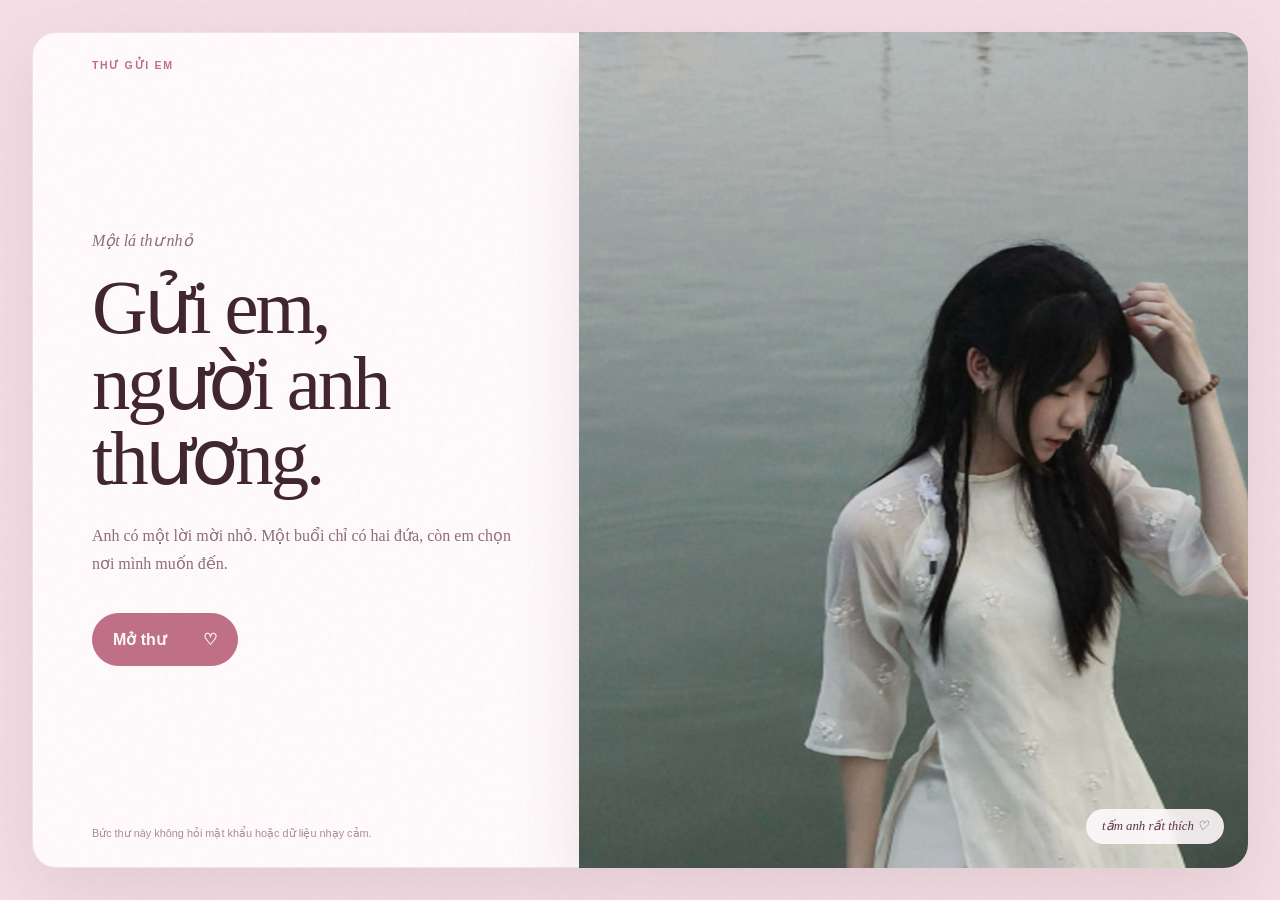
==== index.html @ 15c6a450 "f" ====
<!doctype html>
<html lang="vi">
<head>
  <meta charset="UTF-8">
  <meta name="viewport" content="width=device-width, initial-scale=1.0">
  <meta name="theme-color" content="#f5dfe6">
  <meta name="description" content="Một lời mời riêng dành cho em.">
  <title>Một lời mời dành cho em</title>
  <link rel="icon" href="data:image/svg+xml,%3Csvg xmlns='http://www.w3.org/2000/svg' viewBox='0 0 64 64'%3E%3Crect width='64' height='64' rx='18' fill='%23111111'/%3E%3Cpath d='M32 49S13 38 13 24c0-9 11-13 19-4 8-9 19-5 19 4 0 14-19 25-19 25Z' fill='%23e95763'/%3E%3C/svg%3E">
  <link rel="stylesheet" href="styles.css">
  <script src="app.js" defer></script>
</head>
<body>
  <main>
    <section class="intro" id="intro" aria-labelledby="intro-title">
      <div class="intro__panel">
        <div class="intro__brand">THƯ GỬI EM</div>
        <div class="intro__copy">
          <p class="kicker">Một lá thư nhỏ</p>
          <h1 id="intro-title">Gửi em, người anh thương.</h1>
          <p class="intro__lead">Anh có một lời mời nhỏ. Một buổi chỉ có hai đứa, còn em chọn nơi mình muốn đến.</p>
          <button class="button button--accent" id="open-case" type="button"><span>Mở thư</span><span aria-hidden="true">♡</span></button>
        </div>
        <p class="intro__fineprint">Bức thư này không hỏi mật khẩu hoặc dữ liệu nhạy cảm.</p>
      </div>
      <div class="intro__portrait"><img src="27.jpeg" alt="Chân dung người anh muốn mời đi hẹn hò"><span class="photo-note">tấm anh rất thích ♡</span></div>
    </section>

    <section class="case-file" id="case-file" aria-labelledby="case-title" hidden>
      <header class="case-header">
        <a class="brand" href="#case-file" aria-label="Thư gửi em, đầu trang">♡</a>
        <p>Một bức thư nhỏ dành cho em</p>
        <span>GỬI BẰNG THƯƠNG NHỚ</span>
      </header>

      <section class="hero">
        <div class="hero__copy">
          <h2 id="case-title" tabindex="-1">Hẹn hò với anh nhé?</h2>
          <p>Anh sẽ lo phần chuẩn bị. Em chọn nơi và món khiến mình thấy vui nhất.</p>
        </div>
        <div class="contact-sheet" aria-label="Những khoảnh khắc của em">
          <img class="contact-sheet__wide" src="30.jpeg" alt="Một khoảnh khắc đáng yêu của em">
          <img src="18.jpeg" alt="Em bên cây thông Noel">
          <img src="23.jpeg" alt="Một khoảnh khắc tinh nghịch của em">
          <aside class="love-note"><span>P.S.</span><p>Anh chọn ảnh rất lâu vì tấm nào em cũng đáng yêu.</p></aside>
        </div>
      </section>

      <section class="mission" id="mission" aria-labelledby="mission-title">
        <div class="mission__heading">
          <h2 id="mission-title">Em thích buổi hẹn thế nào?</h2>
          <p>Ba câu hỏi nhỏ. Cứ chọn theo cảm giác đầu tiên của em.</p>
        </div>

        <div class="progress" aria-label="Tiến độ: bước 1 trên 3">
          <div class="progress__meta"><span id="step-name">Mình đi đâu nhỉ?</span><span id="step-count">1 / 3</span></div>
          <div class="progress__line"><span id="progress-bar"></span></div>
        </div>

        <form id="date-form" novalidate>
          <div class="form-step is-active" data-step="1">
            <fieldset>
              <legend tabindex="-1">Em muốn chúng mình đi đâu?</legend>
              <p class="question-note">Chọn một nơi khiến em muốn sửa soạn và ra ngoài ngay.</p>
              <div class="choice-grid choice-grid--places">
                <label class="place-choice place-choice--wide">
                  <input type="radio" name="place" value="Ngắm thành phố về đêm">
                  <img src="8.jpeg" alt=""><span class="choice-overlay"></span>
                  <span class="choice-copy"><small>A</small><strong>Ngắm thành phố về đêm</strong><span>Gió mát, ánh đèn, hai đứa mình</span></span><span class="choice-state" aria-hidden="true"><span>Chọn</span><b>Đã chọn ♡</b></span>
                </label>
                <label class="place-choice">
                  <input type="radio" name="place" value="Picnic lúc hoàng hôn">
                  <img src="17.jpeg" alt=""><span class="choice-overlay"></span>
                  <span class="choice-copy"><small>B</small><strong>Picnic lúc hoàng hôn</strong><span>Một chiếc chăn và đồ ăn em thích</span></span><span class="choice-state" aria-hidden="true"><span>Chọn</span><b>Đã chọn ♡</b></span>
                </label>
                <label class="place-choice">
                  <input type="radio" name="place" value="Cà phê bí mật">
                  <img src="26.jpeg" alt=""><span class="choice-overlay"></span>
                  <span class="choice-copy"><small>C</small><strong>Một quán cà phê yên tĩnh</strong><span>Ngồi cạnh nhau và nói chuyện thật lâu</span></span><span class="choice-state" aria-hidden="true"><span>Chọn</span><b>Đã chọn ♡</b></span>
                </label>
                <label class="place-choice place-choice--text">
                  <input type="radio" name="place" value="Anh quyết định">
                  <span class="choice-copy"><small>D</small><strong>Để anh quyết định</strong><span>Em chỉ cần xuất hiện. Anh giữ phần bất ngờ.</span></span><span class="choice-state" aria-hidden="true"><span>Chọn</span><b>Đã chọn ♡</b></span>
                </label>
              </div>
              <p class="field-error" data-error="place" role="alert"></p>
            </fieldset>
          </div>

          <div class="form-step" data-step="2" hidden>
            <fieldset>
              <legend tabindex="-1">Mình ăn gì hôm đó?</legend>
              <p class="question-note">Không cần nghĩ lâu. Món đầu tiên làm em thấy đói là đáp án.</p>
              <div class="food-list">
                <label class="food-choice"><input type="radio" name="food" value="Bữa tối thật lãng mạn"><span class="food-choice__index">A</span><span><strong>Bữa tối thật lãng mạn</strong><small>Mỳ Ý, ánh nến và một chiếc bàn nhỏ</small></span><span class="food-choice__action"><span>Chọn</span><b>Đã chọn ♡</b></span></label>
                <label class="food-choice"><input type="radio" name="food" value="Đồ nướng Hàn Quốc"><span class="food-choice__index">B</span><span><strong>Đồ nướng Hàn Quốc</strong><small>Ăn thật no, nói chuyện thật nhiều</small></span><span class="food-choice__action"><span>Chọn</span><b>Đã chọn ♡</b></span></label>
                <label class="food-choice"><input type="radio" name="food" value="Food tour vỉa hè"><span class="food-choice__index">C</span><span><strong>Food tour vỉa hè</strong><small>Mỗi nơi một món, đi bộ qua vài con phố</small></span><span class="food-choice__action"><span>Chọn</span><b>Đã chọn ♡</b></span></label>
                <label class="food-choice"><input type="radio" name="food" value="Một tour đồ ngọt"><span class="food-choice__index">D</span><span><strong>Một tour đồ ngọt</strong><small>Bánh, kem và bất cứ thứ gì em muốn thử</small></span><span class="food-choice__action"><span>Chọn</span><b>Đã chọn ♡</b></span></label>
              </div>
              <p class="field-error" data-error="food" role="alert"></p>
            </fieldset>
          </div>

          <div class="form-step" data-step="3" hidden>
            <fieldset>
              <legend tabindex="-1">Nói anh nghe một điều nhé</legend>
              <p class="question-note">Một mong muốn cho buổi hẹn, hoặc điều em đang muốn nói với anh.</p>
              <div class="letter-field">
                <label for="message">Lời nhắn của em</label>
                <textarea id="message" name="message" rows="6" maxlength="500" placeholder="Viết ở đây..."></textarea>
                <span class="character-count"><b id="character-count">0</b>/500</span>
              </div>
              <label class="date-field" for="date-choice"><span>Ngày em thấy thuận tiện</span><input type="date" name="date" id="date-choice"></label>
              <p class="field-error" data-error="message" role="alert"></p>
            </fieldset>
          </div>

          <div class="form-actions">
            <button class="button button--quiet" id="back-button" type="button" hidden>Quay lại</button>
            <button class="button button--accent" id="next-button" type="button"><span>Tiếp tục</span><span aria-hidden="true">♡</span></button>
          </div>
        </form>
      </section>

      <section class="final-note" aria-label="Lời nhắn cuối">
        <img src="28.jpeg" alt="Một kỷ niệm đẹp của em">
        <blockquote><p>Địa điểm có thể thay đổi. Món ăn cũng vậy. Người anh muốn đi cùng vẫn luôn là em.</p><footer>Người thương em ♡</footer></blockquote>
      </section>

      <footer class="page-footer"><p>THƯ GỬI EM <span id="current-year"></span></p><p>Một món quà riêng tư, không thu mật khẩu hoặc dữ liệu nhạy cảm.</p></footer>
    </section>
  </main>

  <dialog class="success-dialog" id="success-dialog">
    <span class="dialog-label">Thư đã gửi</span>
    <h2>Thư đến tay anh rồi.</h2>
    <p id="success-summary">Phần còn lại cứ để anh lo nhé.</p>
    <button class="button button--accent" id="close-success" type="button"><span>Khép thư</span></button>
  </dialog>
  <div class="toast" id="toast" role="status" aria-live="polite"></div>
</body>
</html>
---- styles.css ----
:root {
  --blush: #f5dfe6;
  --blush-deep: #eccbd5;
  --paper: #fffafc;
  --paper-soft: #fdf3f6;
  --ink: #5a3441;
  --ink-deep: #3f242d;
  --muted: #8d6d77;
  --line: #e4c6d0;
  --accent: #bf6f86;
  --accent-soft: #f0ccd7;
  --danger: #a83e59;
  --serif: Georgia, "Times New Roman", serif;
  --sans: "Helvetica Neue", Helvetica, Arial, sans-serif;
  --ease: cubic-bezier(.2, .8, .2, 1);
  --shadow: 0 24px 70px rgba(109, 62, 77, .12);
}

* { box-sizing: border-box; }
[hidden] { display: none !important; }
html { scroll-behavior: smooth; background: var(--blush); }
body { margin: 0; min-width: 320px; color: var(--ink); background: var(--blush); font-family: var(--sans); -webkit-font-smoothing: antialiased; }
button, input, textarea { font: inherit; }
button, label { -webkit-tap-highlight-color: transparent; }
button { color: inherit; }
img { display: block; max-width: 100%; }
a { color: inherit; }

body::before {
  content: "";
  position: fixed;
  inset: 0;
  z-index: 10;
  pointer-events: none;
  opacity: .035;
  background-image: url("data:image/svg+xml,%3Csvg viewBox='0 0 180 180' xmlns='http://www.w3.org/2000/svg'%3E%3Cfilter id='n'%3E%3CfeTurbulence type='fractalNoise' baseFrequency='.85' numOctaves='3' stitchTiles='stitch'/%3E%3C/filter%3E%3Crect width='100%25' height='100%25' filter='url(%23n)'/%3E%3C/svg%3E");
}

.intro[hidden], .case-file[hidden], .form-step[hidden] { display: none; }
.intro { min-height: 100dvh; display: grid; grid-template-columns: minmax(0, .9fr) minmax(0, 1.1fr); padding: clamp(.75rem, 2.5vw, 2.25rem); background: var(--blush); }
.intro__panel { min-height: calc(100dvh - clamp(1.5rem, 5vw, 4.5rem)); display: flex; flex-direction: column; padding: 1.7rem clamp(1.5rem, 4.6vw, 4.6rem); border: 1px solid rgba(191,111,134,.18); border-right: 0; border-radius: 24px 0 0 24px; background: var(--paper); box-shadow: var(--shadow); }
.intro__brand { color: var(--accent); font: 600 .66rem/1 var(--sans); letter-spacing: .16em; }
.intro__copy { width: min(100%, 610px); margin: auto 0; padding: 3.5rem 0; }
.kicker { margin: 0 0 1.15rem; color: var(--muted); font: italic 1rem/1.3 var(--serif); }
.intro h1, .hero h2, .mission h2, .success-dialog h2 { margin: 0; font-family: var(--serif); font-weight: 400; letter-spacing: -.04em; }
.intro h1 { max-width: 11ch; color: var(--ink-deep); font-size: clamp(3.5rem, 6vw, 6.5rem); line-height: .98; }
.intro__lead { max-width: 450px; margin: 1.6rem 0 2.2rem; color: var(--muted); font: 1rem/1.75 var(--serif); }
.intro__fineprint { margin: 0; color: #aa8c95; font-size: .68rem; }
.intro__portrait { position: relative; min-height: calc(100dvh - clamp(1.5rem, 5vw, 4.5rem)); overflow: hidden; border-radius: 0 24px 24px 0; background: var(--paper-soft); box-shadow: var(--shadow); }
.intro__portrait img { width: 100%; height: 100%; min-height: inherit; object-fit: cover; object-position: 60% center; filter: saturate(.76) brightness(1.04); }
.photo-note { position: absolute; right: 1.5rem; bottom: 1.5rem; padding: .7rem 1rem; border-radius: 100px; color: var(--ink); background: rgba(255,250,252,.9); font: italic .8rem/1 var(--serif); backdrop-filter: blur(6px); }

.button { min-height: 3.35rem; display: inline-flex; align-items: center; justify-content: space-between; gap: 2.3rem; padding: .85rem 1.25rem; border: 1px solid var(--line); border-radius: 100px; background: var(--paper); font-weight: 600; white-space: nowrap; cursor: pointer; transition: transform 100ms ease-out, background-color 180ms ease-out, border-color 180ms ease-out; }
.button:hover { border-color: var(--accent); background: var(--paper-soft); }
.button:active { transform: scale(.98); }
.button:focus-visible, input:focus-visible, textarea:focus-visible { outline: 2px solid var(--accent); outline-offset: 3px; }
.button--accent { color: var(--paper); border-color: var(--accent); background: var(--accent); }
.button--accent:hover { color: var(--paper); border-color: #a95b72; background: #a95b72; }
.button--quiet { color: var(--muted); background: transparent; }

.case-file { background: var(--blush); }
.case-file.is-revealed { animation: reveal 420ms var(--ease) both; }
.case-header { height: 72px; display: grid; grid-template-columns: 1fr auto 1fr; align-items: center; padding: 0 clamp(1.25rem, 4vw, 4rem); border-bottom: 1px solid var(--line); background: rgba(255,250,252,.72); }
.case-header p, .case-header > span { margin: 0; color: var(--muted); font-size: .65rem; letter-spacing: .08em; }
.case-header > span { justify-self: end; }
.brand { width: 2.5rem; height: 2.5rem; display: grid; place-items: center; border-radius: 50%; color: var(--paper); background: var(--accent); text-decoration: none; font: 1rem/1 var(--serif); }

.hero { width: min(100%, 1460px); min-height: calc(100dvh - 72px); display: grid; grid-template-columns: .78fr 1.22fr; align-items: center; gap: clamp(3rem, 7vw, 7rem); margin: 0 auto; padding: clamp(4rem, 8vw, 8rem) clamp(1.25rem, 5vw, 5rem); }
.hero h2 { max-width: 10ch; color: var(--ink-deep); font-size: clamp(3.5rem, 7vw, 7.6rem); line-height: .94; }
.hero h2 span { color: var(--accent); font-style: italic; }
.hero__copy > p { max-width: 410px; margin: 1.7rem 0 0; color: var(--muted); font: 1rem/1.75 var(--serif); }
.contact-sheet { position: relative; display: grid; grid-template-columns: 1.45fr 1fr; grid-template-rows: repeat(2, minmax(0, 1fr)); gap: .75rem; height: min(70dvh, 660px); padding: .75rem; border: 1px solid rgba(191,111,134,.16); border-radius: 18px; background: var(--paper); box-shadow: var(--shadow); }
.contact-sheet img { width: 100%; height: 100%; min-height: 0; object-fit: cover; border-radius: 10px; filter: saturate(.78) brightness(1.03); }
.contact-sheet__wide { grid-row: 1 / 3; }
.love-note { position: absolute; left: -2rem; bottom: 2.2rem; width: min(255px, 48%); padding: 1.15rem 1.25rem; border: 1px solid var(--line); border-radius: 10px; color: var(--ink); background: var(--paper-soft); box-shadow: 0 12px 35px rgba(109,62,77,.13); transform: rotate(-2deg); }
.love-note span { display: block; margin-bottom: .45rem; color: var(--accent); font: italic 1rem/1 var(--serif); }
.love-note p { margin: 0; font: .78rem/1.5 var(--serif); }

.mission { width: min(calc(100% - 2rem), 1180px); margin: 0 auto 7rem; padding: clamp(3rem, 7vw, 7rem); border: 1px solid rgba(191,111,134,.2); border-radius: 22px; background: var(--paper); box-shadow: var(--shadow); }
.mission__heading h2 { max-width: 12ch; color: var(--ink-deep); font-size: clamp(2.9rem, 5.2vw, 5.3rem); line-height: .98; }
.mission__heading p { margin: 1.1rem 0 0; color: var(--muted); font: 1rem/1.6 var(--serif); }
.progress { margin: 4.5rem 0 2.5rem; }
.progress__meta { display: flex; justify-content: space-between; margin-bottom: .75rem; color: var(--accent); font: italic .82rem/1 var(--serif); }
.progress__meta span:last-child { color: var(--muted); font-style: normal; }
.progress__line { height: 1px; background: var(--line); }
.progress__line span { display: block; width: 100%; height: 2px; background: var(--accent); transform: scaleX(.3333); transform-origin: left; transition: transform 300ms var(--ease); }

fieldset { min-width: 0; margin: 0; padding: 0; border: 0; }
legend { max-width: 18ch; padding: 0; color: var(--ink-deep); font: 400 clamp(2.1rem, 4vw, 4rem)/1.05 var(--serif); letter-spacing: -.035em; }
.question-note { margin: .9rem 0 2rem; color: var(--muted); font: .95rem/1.6 var(--serif); }
.choice-grid { display: grid; grid-template-columns: repeat(12, 1fr); gap: .9rem; }
.place-choice { position: relative; grid-column: span 5; min-height: 355px; display: grid; grid-template-rows: 240px 1fr; padding: .55rem; overflow: hidden; border: 1px solid var(--line); border-radius: 14px; background: var(--paper-soft); cursor: pointer; transition: transform 180ms var(--ease), border-color 180ms ease-out, background-color 180ms ease-out; }
.place-choice--wide { grid-column: span 7; }
.place-choice:nth-child(3) { grid-column: span 5; }
.place-choice--text { grid-column: span 7; display: flex; align-items: center; min-height: 270px; background: var(--accent-soft); }
.place-choice input, .food-choice input { position: absolute; opacity: 0; pointer-events: none; }
.place-choice img { width: 100%; height: 100%; object-fit: cover; border-radius: 9px; filter: saturate(.76) brightness(1.03); transition: transform 420ms var(--ease); }
.choice-overlay { display: none; }
.choice-copy { position: static; display: flex; flex-direction: column; align-items: flex-start; padding: 1rem .7rem .75rem; color: var(--ink); }
.choice-copy small { margin-bottom: .45rem; color: var(--accent); font: italic .78rem/1 var(--serif); }
.choice-copy strong { max-width: 18ch; font: 400 clamp(1.3rem, 2vw, 1.75rem)/1.08 var(--serif); }
.choice-copy > span { margin-top: .38rem; color: var(--muted); font-size: .75rem; line-height: 1.4; }
.place-choice--text .choice-copy { padding: 1.4rem; }
.place-choice--text .choice-copy strong { max-width: 12ch; font-size: clamp(2.1rem, 4vw, 3.7rem); font-style: italic; line-height: .98; }
.choice-state { position: absolute; z-index: 2; top: 1rem; right: 1rem; padding: .5rem .72rem; border: 1px solid var(--line); border-radius: 100px; color: var(--ink); background: rgba(255,250,252,.9); font-size: .66rem; opacity: 0; transform: translateY(-4px); transition: opacity 160ms ease-out, transform 160ms var(--ease); }
.choice-state b, .food-choice__action b { display: none; font-weight: 600; }
.place-choice:hover { transform: translateY(-3px); border-color: var(--accent); }
.place-choice:hover img { transform: scale(1.015); }
.place-choice:hover .choice-state, .place-choice:has(input:checked) .choice-state { opacity: 1; transform: translateY(0); }
.place-choice:has(input:checked) { border-color: var(--accent); background: #faeaf0; box-shadow: inset 0 0 0 1px var(--accent); }
.place-choice:has(input:checked) .choice-state { color: var(--paper); border-color: var(--accent); background: var(--accent); }
.place-choice:has(input:checked) .choice-state > span, .food-choice:has(input:checked) .food-choice__action > span { display: none; }
.place-choice:has(input:checked) .choice-state b, .food-choice:has(input:checked) .food-choice__action b { display: inline; }
.place-choice:has(input:focus-visible), .food-choice:has(input:focus-visible) { outline: 2px solid var(--accent); outline-offset: 3px; }

.food-list { display: grid; grid-template-columns: 1fr 1fr; gap: .8rem; }
.food-choice { position: relative; min-height: 125px; display: grid; grid-template-columns: 38px 1fr auto; gap: .75rem; align-items: center; padding: 1.2rem; border: 1px solid var(--line); border-radius: 12px; background: var(--paper-soft); cursor: pointer; transition: transform 180ms var(--ease), border-color 180ms ease-out, background-color 180ms ease-out; }
.food-choice:hover { transform: translateY(-2px); border-color: var(--accent); }
.food-choice:has(input:checked) { border-color: var(--accent); background: #faeaf0; }
.food-choice__index { width: 2rem; height: 2rem; display: grid; place-items: center; border: 1px solid var(--line); border-radius: 50%; color: var(--accent); font: italic .8rem/1 var(--serif); }
.food-choice > span:nth-of-type(2) { display: flex; flex-direction: column; gap: .38rem; }
.food-choice strong { font: 400 clamp(1.1rem, 2vw, 1.4rem)/1.1 var(--serif); }
.food-choice small { color: var(--muted); font-size: .74rem; line-height: 1.45; }
.food-choice__action { color: var(--muted); font-size: .66rem; }
.food-choice:has(input:checked) .food-choice__action { color: var(--accent); }

.letter-field { margin-top: 2rem; padding: 1.5rem; border: 1px solid var(--line); border-radius: 12px; background: repeating-linear-gradient(var(--paper-soft), var(--paper-soft) 39px, rgba(191,111,134,.13) 40px); }
.letter-field label { display: block; margin-bottom: 1rem; color: var(--accent); font: italic .86rem/1 var(--serif); }
textarea { width: 100%; min-height: 190px; resize: vertical; border: 0; outline: 0; color: var(--ink-deep); background: transparent; font: 400 clamp(1.25rem, 2.2vw, 1.7rem)/40px var(--serif); }
textarea::placeholder { color: #b6959f; }
.character-count { display: block; margin-top: .8rem; color: #aa8c95; text-align: right; font-size: .66rem; }
.date-field { display: flex; align-items: center; justify-content: space-between; gap: 1rem; margin-top: .8rem; padding: 1.2rem 1.5rem; border: 1px solid var(--line); border-radius: 12px; color: var(--muted); background: var(--paper-soft); font-size: .8rem; }
.date-field input { border: 0; color: var(--ink); background: transparent; }
.field-error { min-height: 1.25rem; margin: .8rem 0 0; color: var(--danger); font-size: .75rem; }
.form-actions { display: flex; justify-content: flex-end; gap: .75rem; margin-top: 2rem; }
.form-step.is-entering { animation: step-in 280ms var(--ease) both; }

.final-note { width: min(calc(100% - 2rem), 1180px); display: grid; grid-template-columns: .82fr 1.18fr; gap: clamp(3rem, 7vw, 7rem); align-items: center; margin: 0 auto 7rem; padding: clamp(1rem, 2vw, 1.5rem); border: 1px solid rgba(191,111,134,.2); border-radius: 20px; background: var(--paper); box-shadow: var(--shadow); }
.final-note > img { width: 100%; height: min(66dvh, 650px); object-fit: cover; border-radius: 13px; filter: saturate(.76) brightness(1.03); }
.final-note blockquote { margin: 0; padding-right: clamp(1rem, 3vw, 3rem); }
.final-note blockquote p { margin: 0; color: var(--ink-deep); font: 400 clamp(2.4rem, 5vw, 5.2rem)/1 var(--serif); letter-spacing: -.045em; }
.final-note blockquote footer { margin-top: 2rem; color: var(--accent); font: italic 1rem/1 var(--serif); }
.page-footer { display: flex; justify-content: space-between; gap: 2rem; padding: 1.4rem clamp(1.25rem, 4vw, 4rem); border-top: 1px solid var(--line); color: #9f7e88; font-size: .62rem; letter-spacing: .04em; background: var(--paper-soft); }
.page-footer p { margin: 0; }

.success-dialog { width: min(560px, calc(100% - 2rem)); padding: 3rem; border: 1px solid var(--line); border-radius: 18px; color: var(--ink); background: var(--paper); box-shadow: var(--shadow); }
.success-dialog[open] { animation: dialog-in 240ms var(--ease) both; }
.success-dialog::backdrop { background: rgba(89,48,61,.36); backdrop-filter: blur(4px); }
.dialog-label { display: block; margin-bottom: 1.4rem; color: var(--accent); font: italic .9rem/1 var(--serif); }
.success-dialog h2 { max-width: 9ch; color: var(--ink-deep); font-size: clamp(3rem, 7vw, 5rem); line-height: .95; }
.success-dialog p { margin: 1.2rem 0 2rem; color: var(--muted); font: .95rem/1.65 var(--serif); }
.toast { position: fixed; z-index: 20; left: 50%; bottom: 1.5rem; max-width: calc(100% - 2rem); padding: .9rem 1.1rem; border: 1px solid var(--line); border-radius: 100px; color: var(--ink); background: var(--paper); box-shadow: 0 12px 35px rgba(109,62,77,.14); font-size: .75rem; opacity: 0; pointer-events: none; transform: translate(-50%, 10px); transition: opacity 180ms ease-out, transform 180ms var(--ease); }
.toast.is-visible { opacity: 1; transform: translate(-50%, 0); }

@keyframes reveal { from { opacity: 0; transform: scale(.992); } }
@keyframes step-in { from { opacity: 0; transform: translateY(8px); } }
@keyframes dialog-in { from { opacity: 0; transform: scale(.97); } }

@media (max-width: 860px) {
  .intro { grid-template-columns: 1fr; }
  .intro__panel { min-height: 58dvh; border-right: 1px solid rgba(191,111,134,.18); border-bottom: 0; border-radius: 20px 20px 0 0; }
  .intro__portrait { min-height: 42dvh; border-radius: 0 0 20px 20px; }
  .intro__portrait img { min-height: 42dvh; object-position: center 43%; }
  .hero { grid-template-columns: 1fr; min-height: auto; }
  .hero h2 { max-width: 11ch; }
  .contact-sheet { height: 62dvh; }
  .food-list { grid-template-columns: 1fr; }
  .final-note { grid-template-columns: 1fr; }
  .final-note > img { height: 68dvh; }
  .final-note blockquote { padding: 2rem 1rem 2.5rem; }
}

@media (max-width: 600px) {
  .intro { padding: .65rem; }
  .intro__panel { min-height: 62dvh; padding: 1.35rem; }
  .intro__copy { padding: 3rem 0 2rem; }
  .intro h1 { max-width: 11ch; font-size: clamp(3.25rem, 15vw, 4.6rem); }
  .intro__portrait, .intro__portrait img { min-height: 38dvh; }
  .photo-note { right: 1rem; bottom: 1rem; }
  .case-header { grid-template-columns: 1fr auto; padding: 0 1.25rem; }
  .case-header p { display: none; }
  .case-header > span { font-size: .56rem; }
  .hero { gap: 3rem; padding-top: 4.5rem; padding-bottom: 6rem; }
  .hero h2 { font-size: clamp(3.4rem, 15vw, 4.8rem); }
  .contact-sheet { grid-template-columns: 1.25fr 1fr; height: 450px; padding: .5rem; gap: .5rem; }
  .love-note { left: .8rem; bottom: .8rem; width: 175px; padding: .8rem; }
  .love-note p { font-size: .67rem; }
  .mission { width: calc(100% - 1.3rem); margin-bottom: 4rem; padding: 3.5rem 1rem; border-radius: 16px; }
  .progress { margin-top: 3.5rem; }
  .choice-grid { grid-template-columns: 1fr; }
  .place-choice, .place-choice--wide, .place-choice:nth-child(3), .place-choice--text { grid-column: auto; }
  .place-choice { min-height: 340px; grid-template-rows: 225px 1fr; }
  .place-choice--text { min-height: 235px; }
  .food-choice { grid-template-columns: 34px 1fr auto; padding: 1rem .8rem; }
  .date-field { align-items: flex-start; flex-direction: column; }
  .form-actions { justify-content: space-between; }
  .final-note { width: calc(100% - 1.3rem); margin-bottom: 4rem; }
  .final-note > img { height: 58dvh; }
  .final-note blockquote p { font-size: clamp(2.5rem, 12vw, 3.8rem); }
  .page-footer { flex-direction: column; gap: .5rem; }
  .success-dialog { padding: 2.4rem 1.3rem; }
}

@media (prefers-reduced-motion: reduce) {
  html { scroll-behavior: auto; }
  *, *::before, *::after { animation-duration: .01ms !important; animation-iteration-count: 1 !important; transition-duration: .01ms !important; }
  .place-choice:hover, .food-choice:hover, .place-choice:hover img { transform: none; }
}
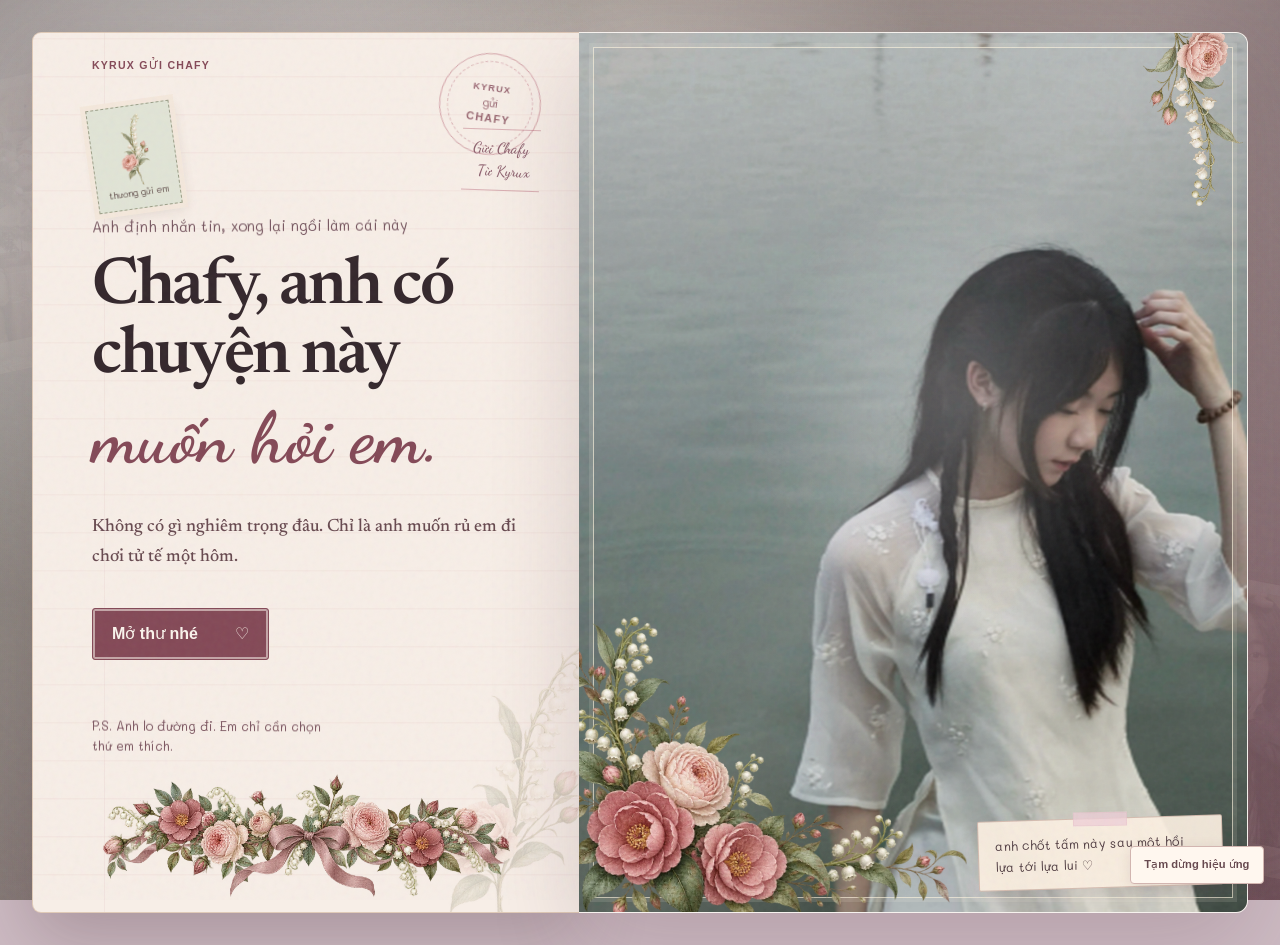
==== commit 64582d91: "up" ====
--- a/index.html
+++ b/index.html
@@ -3,114 +3,221 @@
 <head>
   <meta charset="UTF-8">
   <meta name="viewport" content="width=device-width, initial-scale=1.0">
-  <meta name="theme-color" content="#f5dfe6">
+  <meta name="theme-color" content="#eadde0">
   <meta name="description" content="Một lời mời riêng dành cho em.">
   <title>Một lời mời dành cho em</title>
   <link rel="icon" href="data:image/svg+xml,%3Csvg xmlns='http://www.w3.org/2000/svg' viewBox='0 0 64 64'%3E%3Crect width='64' height='64' rx='18' fill='%23111111'/%3E%3Cpath d='M32 49S13 38 13 24c0-9 11-13 19-4 8-9 19-5 19 4 0 14-19 25-19 25Z' fill='%23e95763'/%3E%3C/svg%3E">
+  <link rel="preload" href="assets/fonts/newsreader-vietnamese.woff2" as="font" type="font/woff2" crossorigin>
+  <link rel="preload" href="assets/fonts/newsreader-latin.woff2" as="font" type="font/woff2" crossorigin>
+  <link rel="preload" href="assets/fonts/dancing-script-vietnamese.woff2" as="font" type="font/woff2" crossorigin>
+  <link rel="preload" href="assets/fonts/dancing-script-latin.woff2" as="font" type="font/woff2" crossorigin>
   <link rel="stylesheet" href="styles.css">
   <script src="app.js" defer></script>
 </head>
 <body>
+  <div class="ambient-scene" aria-hidden="true">
+    <div class="ambient-scene__photo"></div>
+    <div class="ambient-scene__veil"></div>
+    <span class="ambient-scene__memory ambient-scene__memory--one"></span>
+    <span class="ambient-scene__memory ambient-scene__memory--two"></span>
+    <img class="ambient-scene__camellia" src="assets/love-letter-bouquet.webp" alt="">
+    <span class="ambient-scene__light ambient-scene__light--one"></span>
+    <span class="ambient-scene__light ambient-scene__light--two"></span>
+  </div>
+  <div class="petal-layer" id="petal-layer" aria-hidden="true"></div>
+  <div class="magic-layer" id="magic-layer" aria-hidden="true"></div>
+  <div class="glimmer-layer" id="glimmer-layer" aria-hidden="true"></div>
+  <button class="motion-toggle" id="motion-toggle" type="button" aria-pressed="false">Tạm dừng hiệu ứng</button>
   <main>
     <section class="intro" id="intro" aria-labelledby="intro-title">
       <div class="intro__panel">
-        <div class="intro__brand">THƯ GỬI EM</div>
+        <div class="intro__brand">KYRUX GỬI CHAFY</div>
+        <div class="letter-stamp" aria-hidden="true"><img src="assets/love-letter-sprig.webp" alt=""><span>thương gửi em</span></div>
+        <div class="postmark" aria-label="Kyrux gửi Chafy"><span>KYRUX</span><i>gửi</i><strong>CHAFY</strong></div>
+        <div class="letter-address" aria-label="Người gửi Kyrux, người nhận Chafy"><span>Gửi Chafy</span><span>Từ Kyrux</span></div>
+        <img class="intro__camellia" src="assets/love-letter-sprig.webp" alt="">
         <div class="intro__copy">
-          <p class="kicker">Một lá thư nhỏ</p>
-          <h1 id="intro-title">Gửi em, người anh thương.</h1>
-          <p class="intro__lead">Anh có một lời mời nhỏ. Một buổi chỉ có hai đứa, còn em chọn nơi mình muốn đến.</p>
-          <button class="button button--accent" id="open-case" type="button"><span>Mở thư</span><span aria-hidden="true">♡</span></button>
-        </div>
-        <p class="intro__fineprint">Bức thư này không hỏi mật khẩu hoặc dữ liệu nhạy cảm.</p>
+          <p class="kicker">Anh định nhắn tin, xong lại ngồi làm cái này</p>
+          <h1 id="intro-title">Chafy, anh có chuyện này <span class="handwritten">muốn hỏi em.</span></h1>
+          <p class="intro__lead">Không có gì nghiêm trọng đâu. Chỉ là anh muốn rủ em đi chơi tử tế một hôm.</p>
+          <button class="button button--accent" id="open-case" type="button"><span>Mở thư nhé</span><span aria-hidden="true">♡</span></button>
+        </div>
+        <p class="intro__fineprint">P.S. Anh lo đường đi. Em chỉ cần chọn thứ em thích.</p>
+        <div class="letter-garland" aria-hidden="true"><img src="assets/love-letter-garland.webp" alt="" width="1500" height="500"></div>
       </div>
-      <div class="intro__portrait"><img src="27.jpeg" alt="Chân dung người anh muốn mời đi hẹn hò"><span class="photo-note">tấm anh rất thích ♡</span></div>
+      <div class="intro__portrait">
+        <img src="27.jpeg" alt="Chân dung người anh muốn mời đi hẹn hò">
+        <span class="floral-sprig floral-sprig--portrait" aria-hidden="true"><img src="assets/love-letter-bouquet.webp" alt="" width="1100" height="733"></span>
+        <span class="floral-sprig floral-sprig--portrait-top" aria-hidden="true"><img src="assets/love-letter-sprig.webp" alt="" width="540" height="810"></span>
+        <span class="photo-note">anh chốt tấm này sau một hồi lựa tới lựa lui ♡</span>
+      </div>
     </section>
 
     <section class="case-file" id="case-file" aria-labelledby="case-title" hidden>
       <header class="case-header">
         <a class="brand" href="#case-file" aria-label="Thư gửi em, đầu trang">♡</a>
-        <p>Một bức thư nhỏ dành cho em</p>
-        <span>GỬI BẰNG THƯƠNG NHỚ</span>
+        <p>Kyrux gửi Chafy</p>
+        <span>CHỦ NHẬT CỦA HAI ĐỨA</span>
       </header>
 
       <section class="hero">
         <div class="hero__copy">
-          <h2 id="case-title" tabindex="-1">Hẹn hò với anh nhé?</h2>
-          <p>Anh sẽ lo phần chuẩn bị. Em chọn nơi và món khiến mình thấy vui nhất.</p>
+          <div class="flower-keepsake" aria-hidden="true"><img src="assets/love-letter-sprig.webp" alt=""><span>Một nhành hoa, một lời hẹn.</span></div>
+          <h2 id="case-title" tabindex="-1">Chafy, hôm nào mình <span class="handwritten">đi chơi nhé?</span></h2>
+          <p>Em cứ chọn điều em thích. Nếu giữa chừng đổi ý thì mình đổi, không sao cả.</p>
+          <div class="hero__signature" aria-hidden="true"><span>Kyrux</span><b>→</b><span>Chafy</span></div>
         </div>
         <div class="contact-sheet" aria-label="Những khoảnh khắc của em">
           <img class="contact-sheet__wide" src="30.jpeg" alt="Một khoảnh khắc đáng yêu của em">
           <img src="18.jpeg" alt="Em bên cây thông Noel">
           <img src="23.jpeg" alt="Một khoảnh khắc tinh nghịch của em">
-          <aside class="love-note"><span>P.S.</span><p>Anh chọn ảnh rất lâu vì tấm nào em cũng đáng yêu.</p></aside>
+          <aside class="love-note"><span>P.S.</span><p>Anh định chọn một tấm. Xem đi xem lại rồi tham, để cả ba luôn.</p></aside>
+          <span class="floral-sprig floral-sprig--album" aria-hidden="true"><img src="assets/love-letter-bouquet.webp" alt="" loading="lazy"></span>
+          <span class="album-ribbon" aria-hidden="true">những tấm anh thích nhất</span>
         </div>
       </section>
 
+      <aside class="date-ticket" aria-label="Lời hẹn Chủ nhật">
+        <img class="date-ticket__flowers" src="assets/love-letter-garland.webp" alt="" loading="lazy">
+        <div class="date-ticket__message"><span>Hà Nội, một hôm không vội</span><p>Để dành anh <span class="handwritten">một ngày Chủ nhật nhé.</span></p><small>Đi đâu thì em chọn. Đi cùng em thì anh chọn rồi.</small></div>
+        <div class="date-ticket__stub" aria-hidden="true"><span>CHỈ HAI ĐỨA</span><b>K ♡ C</b><i>hẹn em</i></div>
+      </aside>
+
       <section class="mission" id="mission" aria-labelledby="mission-title">
+        <span class="mission__tab" aria-hidden="true">Hồ sơ Chủ nhật</span>
+        <img class="mission__camellia" src="assets/love-letter-sprig.webp" alt="" loading="lazy">
         <div class="mission__heading">
-          <h2 id="mission-title">Em thích buổi hẹn thế nào?</h2>
-          <p>Ba câu hỏi nhỏ. Cứ chọn theo cảm giác đầu tiên của em.</p>
-        </div>
-
-        <div class="progress" aria-label="Tiến độ: bước 1 trên 3">
-          <div class="progress__meta"><span id="step-name">Mình đi đâu nhỉ?</span><span id="step-count">1 / 3</span></div>
+          <h2 id="mission-title">Chafy chọn đi, phần còn lại để anh.</h2>
+          <p>Không có đáp án đúng đâu. Em thích phương án nào thì bấm phương án đó.</p>
+        </div>
+
+        <div class="progress" aria-label="Tiến độ: bước 1 trên 4">
+          <div class="progress__meta"><span id="step-name">Đi bằng gì đây?</span><span id="step-count">1 / 4</span></div>
           <div class="progress__line"><span id="progress-bar"></span></div>
         </div>
 
         <form id="date-form" novalidate>
           <div class="form-step is-active" data-step="1">
             <fieldset>
-              <legend tabindex="-1">Em muốn chúng mình đi đâu?</legend>
-              <p class="question-note">Chọn một nơi khiến em muốn sửa soạn và ra ngoài ngay.</p>
+              <legend tabindex="-1">Đầu tiên, em muốn mình đi bằng gì?</legend>
+              <p class="question-note">Em thấy cách nào thoải mái nhất thì chọn. Không muốn nghĩ cũng được, cứ giao anh.</p>
+              <div class="transport-list">
+                <label class="transport-choice"><input type="radio" name="transport" value="Xe máy"><span class="transport-choice__mark">A</span><span><strong>Xe máy</strong><small>Chủ động dừng đâu cũng được, hợp những kèo gần.</small></span><span class="transport-choice__state"><span>Chọn</span><b>Đã chọn ♡</b></span></label>
+                <label class="transport-choice"><input type="radio" name="transport" value="Ô tô hoặc taxi"><span class="transport-choice__mark">B</span><span><strong>Ô tô hoặc taxi</strong><small>Thoải mái hơn nếu đi xa hoặc hôm đó trời không chiều mình.</small></span><span class="transport-choice__state"><span>Chọn</span><b>Đã chọn ♡</b></span></label>
+                <label class="transport-choice"><input type="radio" name="transport" value="Xe buýt"><span class="transport-choice__mark">C</span><span><strong>Xe buýt</strong><small>Đi chậm một chút, có thêm thời gian ngồi cạnh và nói chuyện.</small></span><span class="transport-choice__state"><span>Chọn</span><b>Đã chọn ♡</b></span></label>
+                <label class="transport-choice transport-choice--note"><input type="radio" name="transport" value="Để anh sắp xếp"><span class="transport-choice__mark">D</span><span><strong>Để anh sắp xếp</strong><small>Em chọn nơi muốn đến, anh chọn cách đi hợp lý nhất.</small></span><span class="transport-choice__state"><span>Chọn</span><b>Đã chọn ♡</b></span></label>
+              </div>
+              <p class="field-error" data-error="transport" role="alert"></p>
+            </fieldset>
+          </div>
+
+          <div class="form-step" data-step="2" hidden>
+            <fieldset>
+              <legend tabindex="-1">Tiếp theo, mình đi đâu chơi?</legend>
+              <p class="question-note">Anh để sẵn tám kèo cho trọn ngày Chủ nhật. Chạm vào một thẻ để chọn và mở lịch trình ngay bên dưới.</p>
               <div class="choice-grid choice-grid--places">
-                <label class="place-choice place-choice--wide">
-                  <input type="radio" name="place" value="Ngắm thành phố về đêm">
-                  <img src="8.jpeg" alt=""><span class="choice-overlay"></span>
-                  <span class="choice-copy"><small>A</small><strong>Ngắm thành phố về đêm</strong><span>Gió mát, ánh đèn, hai đứa mình</span></span><span class="choice-state" aria-hidden="true"><span>Chọn</span><b>Đã chọn ♡</b></span>
-                </label>
-                <label class="place-choice">
-                  <input type="radio" name="place" value="Picnic lúc hoàng hôn">
-                  <img src="17.jpeg" alt=""><span class="choice-overlay"></span>
-                  <span class="choice-copy"><small>B</small><strong>Picnic lúc hoàng hôn</strong><span>Một chiếc chăn và đồ ăn em thích</span></span><span class="choice-state" aria-hidden="true"><span>Chọn</span><b>Đã chọn ♡</b></span>
-                </label>
-                <label class="place-choice">
-                  <input type="radio" name="place" value="Cà phê bí mật">
-                  <img src="26.jpeg" alt=""><span class="choice-overlay"></span>
-                  <span class="choice-copy"><small>C</small><strong>Một quán cà phê yên tĩnh</strong><span>Ngồi cạnh nhau và nói chuyện thật lâu</span></span><span class="choice-state" aria-hidden="true"><span>Chọn</span><b>Đã chọn ♡</b></span>
-                </label>
-                <label class="place-choice place-choice--text">
-                  <input type="radio" name="place" value="Anh quyết định">
-                  <span class="choice-copy"><small>D</small><strong>Để anh quyết định</strong><span>Em chỉ cần xuất hiện. Anh giữ phần bất ngờ.</span></span><span class="choice-state" aria-hidden="true"><span>Chọn</span><b>Đã chọn ♡</b></span>
-                </label>
-              </div>
+                <div class="place-option place-option--wide">
+                  <label class="place-choice">
+                    <input type="radio" name="place" value="Hồ Tây và phố đi bộ Trịnh Công Sơn">
+                    <img src="8.jpeg" alt=""><span class="choice-overlay"></span>
+                    <span class="choice-copy"><small>A · Nhẹ nhàng, ít di chuyển</small><strong>Một ngày chậm quanh Hồ Tây</strong><span>Ăn sáng muộn, dạo hồ, cà phê, ngắm hoàng hôn rồi đi chơi tối</span></span><span class="choice-state" aria-hidden="true"><span>Chọn</span><b>Đã chọn ♡</b></span>
+                  </label>
+                  <a class="place-link" href="https://thanglong.chinhphu.vn/6-nghin-nguoi-den-pho-di-bo-trinh-cong-son-sau-3-ngay-khai-truong-10323022.htm" target="_blank" rel="noopener noreferrer" aria-label="Xem thông tin phố đi bộ Trịnh Công Sơn, mở trong tab mới">Xem nơi này <span aria-hidden="true">↗</span></a>
+                </div>
+                <div class="place-option">
+                  <label class="place-choice">
+                    <input type="radio" name="place" value="Làng gốm Bát Tràng">
+                    <img src="17.jpeg" alt=""><span class="choice-overlay"></span>
+                    <span class="choice-copy"><small>B · Nặn gốm, chụp ảnh</small><strong>Bát Tràng rồi về ngắm Hồ Tây</strong><span>Sáng đi làng gốm, chiều thong thả quay về thành phố</span></span><span class="choice-state" aria-hidden="true"><span>Chọn</span><b>Đã chọn ♡</b></span>
+                  </label>
+                  <a class="place-link" href="https://battrang.hanoi.gov.vn/" target="_blank" rel="noopener noreferrer" aria-label="Xem thông tin Bát Tràng, mở trong tab mới">Xem nơi này <span aria-hidden="true">↗</span></a>
+                </div>
+                <div class="place-option">
+                  <label class="place-choice">
+                    <input type="radio" name="place" value="Làng cổ Đường Lâm">
+                    <img src="26.jpeg" alt=""><span class="choice-overlay"></span>
+                    <span class="choice-copy"><small>C · Đường làng, đồ quê</small><strong>Đường Lâm và Sơn Tây</strong><span>Đi nhà cổ, ăn trưa trong làng rồi ghé Thành cổ Sơn Tây</span></span><span class="choice-state" aria-hidden="true"><span>Chọn</span><b>Đã chọn ♡</b></span>
+                  </label>
+                  <a class="place-link" href="https://langcoduonglam.vn/" target="_blank" rel="noopener noreferrer" aria-label="Xem thông tin Làng cổ Đường Lâm, mở trong tab mới">Xem nơi này <span aria-hidden="true">↗</span></a>
+                </div>
+                <div class="place-option">
+                  <label class="place-choice">
+                    <input type="radio" name="place" value="Vườn quốc gia Ba Vì">
+                    <img src="20.jpeg" alt=""><span class="choice-overlay"></span>
+                    <span class="choice-copy"><small>D · Rừng núi, dậy sớm</small><strong>Một ngày trốn lên Ba Vì</strong><span>Đi bộ giữa rừng, ăn trưa trên núi rồi về Hà Nội ăn tối</span></span><span class="choice-state" aria-hidden="true"><span>Chọn</span><b>Đã chọn ♡</b></span>
+                  </label>
+                  <a class="place-link" href="https://vuonquocgiabavi.com.vn/danh-muc/diem-tuyen-du-lich/" target="_blank" rel="noopener noreferrer" aria-label="Xem các điểm du lịch tại Vườn quốc gia Ba Vì, mở trong tab mới">Xem nơi này <span aria-hidden="true">↗</span></a>
+                </div>
+                <div class="place-option place-option--wide">
+                  <label class="place-choice">
+                    <input type="radio" name="place" value="Hồ Hoàn Kiếm và phố cổ">
+                    <img src="11.jpeg" alt=""><span class="choice-overlay"></span>
+                    <span class="choice-copy"><small>E · Gần, nhiều món ngon</small><strong>Lang thang phố cổ cả ngày</strong><span>Ăn sáng, đi bộ quanh hồ, ghé bảo tàng rồi săn món ngon trong phố</span></span><span class="choice-state" aria-hidden="true"><span>Chọn</span><b>Đã chọn ♡</b></span>
+                  </label>
+                  <a class="place-link" href="https://sodulich.hanoi.gov.vn/" target="_blank" rel="noopener noreferrer" aria-label="Xem cổng thông tin du lịch Hà Nội, mở trong tab mới">Xem nơi này <span aria-hidden="true">↗</span></a>
+                </div>
+                <div class="place-option">
+                  <label class="place-choice">
+                    <input type="radio" name="place" value="Văn Miếu và Hoàng thành Thăng Long">
+                    <img src="16.jpeg" alt=""><span class="choice-overlay"></span>
+                    <span class="choice-copy"><small>F · Lịch sử, nhiều góc đẹp</small><strong>Văn Miếu và Hoàng thành</strong><span>Một ngày đi chậm qua hai nơi đẹp và rất Hà Nội</span></span><span class="choice-state" aria-hidden="true"><span>Chọn</span><b>Đã chọn ♡</b></span>
+                  </label>
+                  <a class="place-link" href="https://vanmieu.gov.vn/vi" target="_blank" rel="noopener noreferrer" aria-label="Xem thông tin Văn Miếu Quốc Tử Giám, mở trong tab mới">Xem nơi này <span aria-hidden="true">↗</span></a>
+                </div>
+                <div class="place-option">
+                  <label class="place-choice">
+                    <input type="radio" name="place" value="Việt Phủ Thành Chương và Sóc Sơn">
+                    <img src="24.jpeg" alt=""><span class="choice-overlay"></span>
+                    <span class="choice-copy"><small>G · Kiến trúc, cây xanh</small><strong>Việt Phủ rồi trốn lên Sóc Sơn</strong><span>Xem nhà cổ, ăn trưa ngoài thành và ngồi cà phê giữa nhiều cây</span></span><span class="choice-state" aria-hidden="true"><span>Chọn</span><b>Đã chọn ♡</b></span>
+                  </label>
+                  <a class="place-link" href="https://vietphuthanhchuong.com.vn/" target="_blank" rel="noopener noreferrer" aria-label="Xem thông tin Việt Phủ Thành Chương, mở trong tab mới">Xem nơi này <span aria-hidden="true">↗</span></a>
+                </div>
+                <div class="place-option">
+                  <label class="place-choice">
+                    <input type="radio" name="place" value="Thiên đường Bảo Sơn">
+                    <img src="29.jpeg" alt=""><span class="choice-overlay"></span>
+                    <span class="choice-copy"><small>H · Vui chơi, không cần nghiêm túc</small><strong>Một ngày chơi hết mình</strong><span>Thủy cung, trò chơi, xem lịch biểu diễn rồi tối đi ăn bù năng lượng</span></span><span class="choice-state" aria-hidden="true"><span>Chọn</span><b>Đã chọn ♡</b></span>
+                  </label>
+                  <a class="place-link" href="https://baosonparadise.vn/" target="_blank" rel="noopener noreferrer" aria-label="Xem thông tin Thiên đường Bảo Sơn, mở trong tab mới">Xem nơi này <span aria-hidden="true">↗</span></a>
+                </div>
+              </div>
+              <aside class="plan-preview" id="plan-preview" aria-live="polite" hidden>
+                <div class="plan-preview__heading">
+                  <span>Lịch trình Chủ nhật</span>
+                  <h3 id="plan-title"></h3>
+                  <p id="plan-note"></p>
+                </div>
+                <ol class="plan-preview__list" id="plan-list"></ol>
+              </aside>
               <p class="field-error" data-error="place" role="alert"></p>
             </fieldset>
           </div>
 
-          <div class="form-step" data-step="2" hidden>
-            <fieldset>
-              <legend tabindex="-1">Mình ăn gì hôm đó?</legend>
-              <p class="question-note">Không cần nghĩ lâu. Món đầu tiên làm em thấy đói là đáp án.</p>
+          <div class="form-step" data-step="3" hidden>
+            <fieldset>
+              <legend tabindex="-1">Rồi mình ăn gì?</legend>
+              <p class="question-note">Món nào đọc tới mà thấy đói thì chọn món đó.</p>
               <div class="food-list">
-                <label class="food-choice"><input type="radio" name="food" value="Bữa tối thật lãng mạn"><span class="food-choice__index">A</span><span><strong>Bữa tối thật lãng mạn</strong><small>Mỳ Ý, ánh nến và một chiếc bàn nhỏ</small></span><span class="food-choice__action"><span>Chọn</span><b>Đã chọn ♡</b></span></label>
-                <label class="food-choice"><input type="radio" name="food" value="Đồ nướng Hàn Quốc"><span class="food-choice__index">B</span><span><strong>Đồ nướng Hàn Quốc</strong><small>Ăn thật no, nói chuyện thật nhiều</small></span><span class="food-choice__action"><span>Chọn</span><b>Đã chọn ♡</b></span></label>
-                <label class="food-choice"><input type="radio" name="food" value="Food tour vỉa hè"><span class="food-choice__index">C</span><span><strong>Food tour vỉa hè</strong><small>Mỗi nơi một món, đi bộ qua vài con phố</small></span><span class="food-choice__action"><span>Chọn</span><b>Đã chọn ♡</b></span></label>
-                <label class="food-choice"><input type="radio" name="food" value="Một tour đồ ngọt"><span class="food-choice__index">D</span><span><strong>Một tour đồ ngọt</strong><small>Bánh, kem và bất cứ thứ gì em muốn thử</small></span><span class="food-choice__action"><span>Chọn</span><b>Đã chọn ♡</b></span></label>
+                <label class="food-choice"><input type="radio" name="food" value="Bữa tối xinh xắn"><span class="food-choice__index">A</span><span><strong>Một bữa tối xinh xắn</strong><small>Món gì cũng được, miễn là mình ngồi lâu một chút</small></span><span class="food-choice__action"><span>Chọn</span><b>Đã chọn ♡</b></span></label>
+                <label class="food-choice"><input type="radio" name="food" value="Đồ nướng Hàn Quốc"><span class="food-choice__index">B</span><span><strong>Kèo nướng no căng</strong><small>Ăn tới khi cả hai cùng bảo thôi, đủ rồi</small></span><span class="food-choice__action"><span>Chọn</span><b>Đã chọn ♡</b></span></label>
+                <label class="food-choice"><input type="radio" name="food" value="Đi ăn mỗi chỗ một ít"><span class="food-choice__index">C</span><span><strong>Đi ăn mỗi chỗ một ít</strong><small>Đi bộ, thấy món gì ngon thì mình ghé</small></span><span class="food-choice__action"><span>Chọn</span><b>Đã chọn ♡</b></span></label>
+                <label class="food-choice"><input type="radio" name="food" value="Chỉ ăn đồ ngọt"><span class="food-choice__index">D</span><span><strong>Chỉ ăn đồ ngọt</strong><small>Hơi thiếu lành mạnh một chút, nhưng chắc vui</small></span><span class="food-choice__action"><span>Chọn</span><b>Đã chọn ♡</b></span></label>
               </div>
               <p class="field-error" data-error="food" role="alert"></p>
             </fieldset>
           </div>
 
-          <div class="form-step" data-step="3" hidden>
-            <fieldset>
-              <legend tabindex="-1">Nói anh nghe một điều nhé</legend>
-              <p class="question-note">Một mong muốn cho buổi hẹn, hoặc điều em đang muốn nói với anh.</p>
+          <div class="form-step" data-step="4" hidden>
+            <fieldset>
+              <legend tabindex="-1">Còn điều gì anh cần biết không?</legend>
+              <p class="question-note">Em muốn ăn gì thêm, ghét chỗ nào, hay chỉ muốn nhắn anh một câu cũng được.</p>
               <div class="letter-field">
-                <label for="message">Lời nhắn của em</label>
-                <textarea id="message" name="message" rows="6" maxlength="500" placeholder="Viết ở đây..."></textarea>
+                <label for="message">Nhắn riêng cho anh</label>
+                <textarea id="message" name="message" rows="6" maxlength="500" placeholder="Ví dụ: nhớ đến đúng giờ..."></textarea>
                 <span class="character-count"><b id="character-count">0</b>/500</span>
               </div>
-              <label class="date-field" for="date-choice"><span>Ngày em thấy thuận tiện</span><input type="date" name="date" id="date-choice"></label>
+              <label class="date-field" for="date-choice"><span>Chủ nhật nào em rảnh nhất?</span><input type="date" name="date" id="date-choice"></label>
+              <p class="field-error" data-error="date" role="alert"></p>
               <p class="field-error" data-error="message" role="alert"></p>
             </fieldset>
           </div>
@@ -123,19 +230,21 @@
       </section>
 
       <section class="final-note" aria-label="Lời nhắn cuối">
+        <span class="floral-sprig floral-sprig--closing" aria-hidden="true"><img src="assets/love-letter-bouquet.webp" alt="" loading="lazy"></span>
+        <span class="final-note__seal" aria-hidden="true">K<span>♡</span>C</span>
         <img src="28.jpeg" alt="Một kỷ niệm đẹp của em">
-        <blockquote><p>Địa điểm có thể thay đổi. Món ăn cũng vậy. Người anh muốn đi cùng vẫn luôn là em.</p><footer>Người thương em ♡</footer></blockquote>
+        <blockquote><p>Nói thật nhé, đi đâu cũng được. Miễn hôm đó người đi cạnh anh <span class="handwritten">là em.</span></p><footer>Kyrux, viết hơi vụng nhưng rủ em là thật ♡</footer></blockquote>
       </section>
 
-      <footer class="page-footer"><p>THƯ GỬI EM <span id="current-year"></span></p><p>Một món quà riêng tư, không thu mật khẩu hoặc dữ liệu nhạy cảm.</p></footer>
+      <footer class="page-footer"><p>KYRUX × CHAFY <span id="current-year"></span></p><p>Một bức thư chỉ có đúng hai người cần hiểu.</p></footer>
     </section>
   </main>
 
   <dialog class="success-dialog" id="success-dialog">
-    <span class="dialog-label">Thư đã gửi</span>
-    <h2>Thư đến tay anh rồi.</h2>
-    <p id="success-summary">Phần còn lại cứ để anh lo nhé.</p>
-    <button class="button button--accent" id="close-success" type="button"><span>Khép thư</span></button>
+    <span class="dialog-label">Kyrux nhận được rồi</span>
+    <h2>Oke Chafy, để anh lo phần còn lại.</h2>
+    <p id="success-summary">Kyrux ghi lại hết rồi.</p>
+    <button class="button button--accent" id="close-success" type="button"><span>Đóng lại</span></button>
   </dialog>
   <div class="toast" id="toast" role="status" aria-live="polite"></div>
 </body>
--- a/styles.css
+++ b/styles.css
@@ -1,30 +1,160 @@
+@font-face {
+  font-family: "Bodoni Moda";
+  font-style: normal;
+  font-weight: 400 700;
+  font-display: swap;
+  src: url("assets/fonts/bodoni-moda-latin-ext.woff2") format("woff2");
+  unicode-range: U+0100-02BA, U+02BD-02C5, U+02C7-02CC, U+02CE-02D7, U+02DD-02FF, U+0304, U+0308, U+0329, U+1D00-1DBF, U+1E00-1E9F, U+1EF2-1EFF, U+2020, U+20A0-20AB, U+20AD-20C0, U+2113, U+2C60-2C7F, U+A720-A7FF;
+}
+
+@font-face {
+  font-family: "Bodoni Moda";
+  font-style: normal;
+  font-weight: 400 700;
+  font-display: swap;
+  src: url("assets/fonts/bodoni-moda-latin.woff2") format("woff2");
+  unicode-range: U+0000-00FF, U+0131, U+0152-0153, U+02BB-02BC, U+02C6, U+02DA, U+02DC, U+0304, U+0308, U+0329, U+2000-206F, U+20AC, U+2122, U+2191, U+2193, U+2212, U+2215, U+FEFF, U+FFFD;
+}
+
+@font-face {
+  font-family: "Newsreader";
+  font-style: normal;
+  font-weight: 400 600;
+  font-display: swap;
+  src: url("assets/fonts/newsreader-vietnamese.woff2") format("woff2");
+  unicode-range: U+0102-0103, U+0110-0111, U+0128-0129, U+0168-0169, U+01A0-01A1, U+01AF-01B0, U+0300-0301, U+0303-0304, U+0308-0309, U+0323, U+0329, U+1EA0-1EF9, U+20AB;
+}
+
+@font-face {
+  font-family: "Newsreader";
+  font-style: normal;
+  font-weight: 400 600;
+  font-display: swap;
+  src: url("assets/fonts/newsreader-latin-ext.woff2") format("woff2");
+  unicode-range: U+0100-02BA, U+02BD-02C5, U+02C7-02CC, U+02CE-02D7, U+02DD-02FF, U+0304, U+0308, U+0329, U+1D00-1DBF, U+1E00-1E9F, U+1EF2-1EFF, U+2020, U+20A0-20AB, U+20AD-20C0, U+2113, U+2C60-2C7F, U+A720-A7FF;
+}
+
+@font-face {
+  font-family: "Newsreader";
+  font-style: normal;
+  font-weight: 400 600;
+  font-display: swap;
+  src: url("assets/fonts/newsreader-latin.woff2") format("woff2");
+  unicode-range: U+0000-00FF, U+0131, U+0152-0153, U+02BB-02BC, U+02C6, U+02DA, U+02DC, U+0304, U+0308, U+0329, U+2000-206F, U+20AC, U+2122, U+2191, U+2193, U+2212, U+2215, U+FEFF, U+FFFD;
+}
+
+@font-face {
+  font-family: "Mali";
+  font-style: normal;
+  font-weight: 400;
+  font-display: swap;
+  src: url("assets/fonts/mali-vietnamese.woff2") format("woff2");
+  unicode-range: U+0102-0103, U+0110-0111, U+0128-0129, U+0168-0169, U+01A0-01A1, U+01AF-01B0, U+0300-0301, U+0303-0304, U+0308-0309, U+0323, U+0329, U+1EA0-1EF9, U+20AB;
+}
+
+@font-face {
+  font-family: "Mali";
+  font-style: normal;
+  font-weight: 400;
+  font-display: swap;
+  src: url("assets/fonts/mali-latin-ext.woff2") format("woff2");
+  unicode-range: U+0100-02BA, U+02BD-02C5, U+02C7-02CC, U+02CE-02D7, U+02DD-02FF, U+0304, U+0308, U+0329, U+1D00-1DBF, U+1E00-1E9F, U+1EF2-1EFF, U+2020, U+20A0-20AB, U+20AD-20C0, U+2113, U+2C60-2C7F, U+A720-A7FF;
+}
+
+@font-face {
+  font-family: "Mali";
+  font-style: normal;
+  font-weight: 400;
+  font-display: swap;
+  src: url("assets/fonts/mali-latin.woff2") format("woff2");
+  unicode-range: U+0000-00FF, U+0131, U+0152-0153, U+02BB-02BC, U+02C6, U+02DA, U+02DC, U+0304, U+0308, U+0329, U+2000-206F, U+20AC, U+2122, U+2191, U+2193, U+2212, U+2215, U+FEFF, U+FFFD;
+}
+
+@font-face {
+  font-family: "Dancing Script";
+  font-style: normal;
+  font-weight: 600 700;
+  font-display: swap;
+  src: url("assets/fonts/dancing-script-vietnamese.woff2") format("woff2");
+  unicode-range: U+0102-0103, U+0110-0111, U+0128-0129, U+0168-0169, U+01A0-01A1, U+01AF-01B0, U+0300-0301, U+0303-0304, U+0308-0309, U+0323, U+0329, U+1EA0-1EF9, U+20AB;
+}
+@font-face {
+  font-family: "Dancing Script";
+  font-style: normal;
+  font-weight: 600 700;
+  font-display: swap;
+  src: url("assets/fonts/dancing-script-latin-ext.woff2") format("woff2");
+  unicode-range: U+0100-02BA, U+02BD-02C5, U+02C7-02CC, U+02CE-02D7, U+02DD-02FF, U+0304, U+0308, U+0329, U+1D00-1DBF, U+1E00-1E9F, U+1EF2-1EFF, U+2020, U+20A0-20AB, U+20AD-20C0, U+2113, U+2C60-2C7F, U+A720-A7FF;
+}
+@font-face {
+  font-family: "Dancing Script";
+  font-style: normal;
+  font-weight: 600 700;
+  font-display: swap;
+  src: url("assets/fonts/dancing-script-latin.woff2") format("woff2");
+  unicode-range: U+0000-00FF, U+0131, U+0152-0153, U+02BB-02BC, U+02C6, U+02DA, U+02DC, U+0304, U+0308, U+0329, U+2000-206F, U+20AC, U+2122, U+2191, U+2193, U+2212, U+2215, U+FEFF, U+FFFD;
+}
+
 :root {
-  --blush: #f5dfe6;
-  --blush-deep: #eccbd5;
-  --paper: #fffafc;
-  --paper-soft: #fdf3f6;
-  --ink: #5a3441;
-  --ink-deep: #3f242d;
-  --muted: #8d6d77;
-  --line: #e4c6d0;
-  --accent: #bf6f86;
-  --accent-soft: #f0ccd7;
-  --danger: #a83e59;
-  --serif: Georgia, "Times New Roman", serif;
-  --sans: "Helvetica Neue", Helvetica, Arial, sans-serif;
+  --blush: #e4d5d2;
+  --blush-deep: #cbb0b6;
+  --paper: #faf4ec;
+  --paper-soft: #efe4dc;
+  --ink: #4e3a3f;
+  --ink-deep: #34272c;
+  --muted: #684a50;
+  --line: #d2bfc0;
+  --accent: #844957;
+  --accent-soft: #e2c6c9;
+  --sage: #82917c;
+  --danger: #982f48;
+  --display: "Newsreader", "Iowan Old Style", Georgia, serif;
+  --serif: "Newsreader", "Iowan Old Style", Georgia, serif;
+  --sans: "Avenir Next", "Segoe UI", "Noto Sans", Arial, sans-serif;
+  --hand: "Mali", "Segoe Print", cursive;
+  --script: "Dancing Script", "Mali", cursive;
   --ease: cubic-bezier(.2, .8, .2, 1);
-  --shadow: 0 24px 70px rgba(109, 62, 77, .12);
+  --shadow: 0 20px 60px rgba(70, 42, 50, .1);
 }
 
 * { box-sizing: border-box; }
 [hidden] { display: none !important; }
-html { scroll-behavior: smooth; background: var(--blush); }
-body { margin: 0; min-width: 320px; color: var(--ink); background: var(--blush); font-family: var(--sans); -webkit-font-smoothing: antialiased; }
+html { scroll-behavior: smooth; background: #cdbbc3; }
+body { position: relative; isolation: isolate; margin: 0; min-width: 320px; color: var(--ink); background: transparent; font-family: var(--sans); font-kerning: normal; font-synthesis: none; text-rendering: optimizeLegibility; -webkit-font-smoothing: antialiased; }
 button, input, textarea { font: inherit; }
 button, label { -webkit-tap-highlight-color: transparent; }
 button { color: inherit; }
 img { display: block; max-width: 100%; }
 a { color: inherit; }
+
+.ambient-scene { position: fixed; z-index: 0; inset: 0; overflow: hidden; pointer-events: none; background: linear-gradient(132deg, #7d887c 0%, #b9b5a6 28%, #e0d2c9 57%, #af8d94 100%); }
+.ambient-scene::before { content: ""; position: absolute; inset: 0; opacity: .2; background-image: repeating-linear-gradient(7deg, rgba(255,245,230,.18) 0 1px, transparent 1px 5px), repeating-linear-gradient(97deg, rgba(66,34,43,.12) 0 1px, transparent 1px 7px); mix-blend-mode: soft-light; }
+.ambient-scene::after { content: ""; position: absolute; inset: 0; background: radial-gradient(ellipse at center, transparent 25%, rgba(50,26,35,.28) 115%); }
+.ambient-scene__photo { position: absolute; inset: -12%; background: linear-gradient(rgba(82,46,60,.3), rgba(115,71,86,.12)), url("27.jpeg") 68% 38% / cover no-repeat; filter: blur(82px) saturate(.58); opacity: .3; transform: scale(1.1); }
+.ambient-scene__veil { position: absolute; inset: 0; background: radial-gradient(circle at 46% 18%, rgba(255,249,240,.7), transparent 36%), linear-gradient(113deg, rgba(255,245,237,.18), transparent 31% 68%, rgba(69,33,46,.19)); }
+.ambient-scene__veil::after { content: ""; position: absolute; inset: 0; background: radial-gradient(ellipse at center, transparent 42%, rgba(74,39,53,.18) 120%); }
+.ambient-scene__light { position: absolute; display: block; width: min(48vw, 680px); aspect-ratio: 1; border-radius: 50%; filter: blur(80px); opacity: .34; transform: translate3d(0, 0, 0); }
+.ambient-scene__light--one { top: -24%; left: -12%; background: rgba(255,244,240,.92); }
+.ambient-scene__light--two { right: -18%; bottom: -30%; background: rgba(154,77,101,.32); }
+.ambient-scene__memory { position: absolute; width: clamp(150px, 18vw, 280px); aspect-ratio: 4 / 5; border: 10px solid rgba(247,232,211,.68); border-bottom-width: 30px; background-position: center; background-size: cover; box-shadow: 0 24px 55px rgba(50,25,34,.2); filter: sepia(.32) saturate(.55); opacity: .11; }
+.ambient-scene__memory::after { content: ""; position: absolute; inset: 0; background: linear-gradient(145deg, rgba(255,238,214,.18), rgba(95,43,58,.1)); }
+.ambient-scene__memory--one { top: 8%; left: -5%; background-image: url("18.jpeg"); transform: rotate(-12deg); }
+.ambient-scene__memory--two { right: -4%; bottom: 4%; background-image: url("23.jpeg"); transform: rotate(11deg); }
+.ambient-scene__camellia { position: absolute; right: -5%; bottom: -18%; width: min(46vw, 610px); opacity: .16; filter: sepia(.24) saturate(.7) contrast(.9); mix-blend-mode: multiply; transform: rotate(8deg); }
+main { position: relative; z-index: 1; }
+
+.petal-layer { position: fixed; z-index: 6; inset: 0; overflow: hidden; pointer-events: none; }
+.camellia-petal { position: absolute; top: -12vh; left: var(--petal-x); width: var(--petal-size); aspect-ratio: .69; opacity: 0; animation: camellia-fall var(--petal-duration) var(--petal-delay) cubic-bezier(.38, .05, .7, .92) infinite; }
+.camellia-petal::before { content: ""; position: absolute; inset: 0; border: 1px solid rgba(132,73,87,.12); border-radius: 78% 22% 72% 28% / 82% 28% 72% 18%; background: linear-gradient(145deg, #ecd0cf 0%, #cb9aa4 66%, #b87986 100%); box-shadow: inset 1px 1px 0 rgba(255,240,238,.45); animation: petal-flutter var(--petal-flutter) ease-in-out infinite alternate; }
+.camellia-petal[data-tone="pale"]::before { background: linear-gradient(145deg, #fff9ea, #eaddc7 72%, #c9b69d); }
+.camellia-petal[data-tone="deep"]::before { background: linear-gradient(145deg, #d6abb4, #ac7585 70%, #844957); }
+.camellia-petal::after { content: ""; position: absolute; top: 19%; left: 48%; width: 1px; height: 58%; background: rgba(110,36,53,.17); transform: rotate(8deg); }
+
+.magic-layer { position: fixed; z-index: 8; inset: 0; overflow: hidden; pointer-events: none; }
+.burst-spark { position: fixed; width: 6px; height: 6px; border-radius: 1px; background: var(--paper); box-shadow: 0 0 12px rgba(168,70,91,.28); transform: translate(-50%, -50%) rotate(45deg); pointer-events: none; }
+.burst-spark--heart { width: auto; height: auto; color: var(--accent); background: transparent; box-shadow: none; font: 1rem/1 var(--serif); }
+.motion-ready .reveal-on-scroll { opacity: 0; transform: translateY(28px) scale(.985); transition: opacity 720ms var(--ease), transform 720ms var(--ease); }
+.motion-ready .reveal-on-scroll.is-visible { opacity: 1; transform: translateY(0) scale(1); }
 
 body::before {
   content: "";
@@ -32,148 +162,368 @@
   inset: 0;
   z-index: 10;
   pointer-events: none;
-  opacity: .035;
+  opacity: .045;
   background-image: url("data:image/svg+xml,%3Csvg viewBox='0 0 180 180' xmlns='http://www.w3.org/2000/svg'%3E%3Cfilter id='n'%3E%3CfeTurbulence type='fractalNoise' baseFrequency='.85' numOctaves='3' stitchTiles='stitch'/%3E%3C/filter%3E%3Crect width='100%25' height='100%25' filter='url(%23n)'/%3E%3C/svg%3E");
 }
 
 .intro[hidden], .case-file[hidden], .form-step[hidden] { display: none; }
-.intro { min-height: 100dvh; display: grid; grid-template-columns: minmax(0, .9fr) minmax(0, 1.1fr); padding: clamp(.75rem, 2.5vw, 2.25rem); background: var(--blush); }
-.intro__panel { min-height: calc(100dvh - clamp(1.5rem, 5vw, 4.5rem)); display: flex; flex-direction: column; padding: 1.7rem clamp(1.5rem, 4.6vw, 4.6rem); border: 1px solid rgba(191,111,134,.18); border-right: 0; border-radius: 24px 0 0 24px; background: var(--paper); box-shadow: var(--shadow); }
-.intro__brand { color: var(--accent); font: 600 .66rem/1 var(--sans); letter-spacing: .16em; }
+.intro { position: relative; isolation: isolate; min-height: 100dvh; display: grid; grid-template-columns: minmax(0, .9fr) minmax(0, 1.1fr); padding: clamp(.75rem, 2.5vw, 2.25rem); overflow: clip; background: transparent; }
+.intro::before { content: ""; position: absolute; z-index: -1; inset: 0; background: radial-gradient(circle at 15% 22%, rgba(255,255,255,.42), transparent 27rem); pointer-events: none; }
+.intro::after { display: none; }
+.intro__panel { position: relative; z-index: 1; min-height: calc(100dvh - clamp(1.5rem, 5vw, 4.5rem)); display: flex; flex-direction: column; padding: 1.7rem clamp(1.5rem, 4.6vw, 4.6rem); overflow: hidden; border: 1px solid rgba(221,198,178,.9); border-right: 0; border-radius: 9px 0 0 9px; background: #f8eee3; box-shadow: 0 26px 70px rgba(57,28,38,.24); }
+.intro__panel::before { content: ""; position: absolute; z-index: 0; inset: 0; opacity: .34; background: repeating-linear-gradient(0deg, transparent 0 36px, rgba(164,63,86,.11) 37px 38px), linear-gradient(90deg, transparent 0 13%, rgba(164,63,86,.15) 13% calc(13% + 1px), transparent calc(13% + 1px)); pointer-events: none; }
+.intro__panel > * { position: relative; z-index: 1; }
+.intro__brand { color: var(--accent); font: 650 .66rem/1 var(--sans); letter-spacing: .12em; }
+.postmark { position: absolute; top: 1.25rem; right: clamp(1.25rem, 3vw, 2.5rem); width: 102px; aspect-ratio: 1; display: grid; place-content: center; gap: .18rem; border: 1px solid rgba(168,70,91,.54); border-radius: 50%; color: var(--accent); text-align: center; opacity: .82; transform: rotate(8deg); transition: opacity 220ms ease-out, transform 300ms var(--ease); }
+.postmark::before { content: ""; position: absolute; inset: 7px; border: 1px dashed rgba(168,70,91,.42); border-radius: inherit; }
+.postmark span, .postmark strong { font: 650 .58rem/1 var(--sans); letter-spacing: .12em; }
+.postmark strong { font-size: .68rem; }
+.postmark i { font: 400 .74rem/1.15 var(--hand); }
+.postmark:hover { opacity: 1; transform: rotate(0deg) scale(1.04); }
+.letter-address { position: absolute; z-index: 1; top: 6rem; right: clamp(1.2rem, 3vw, 2.6rem); display: grid; gap: .28rem; padding: .55rem .7rem; border-top: 1px solid rgba(164,63,86,.34); border-bottom: 1px solid rgba(164,63,86,.34); color: #8f6370; font: 400 .65rem/1.35 var(--hand); text-align: right; transform: rotate(2deg); }
+.intro__camellia { position: absolute; z-index: 0; right: -3.5rem; bottom: -6.5rem; width: min(24vw, 300px); opacity: .17; filter: sepia(.22) saturate(.78) contrast(.92); mix-blend-mode: multiply; transform: rotate(7deg); pointer-events: none; }
 .intro__copy { width: min(100%, 610px); margin: auto 0; padding: 3.5rem 0; }
-.kicker { margin: 0 0 1.15rem; color: var(--muted); font: italic 1rem/1.3 var(--serif); }
-.intro h1, .hero h2, .mission h2, .success-dialog h2 { margin: 0; font-family: var(--serif); font-weight: 400; letter-spacing: -.04em; }
-.intro h1 { max-width: 11ch; color: var(--ink-deep); font-size: clamp(3.5rem, 6vw, 6.5rem); line-height: .98; }
-.intro__lead { max-width: 450px; margin: 1.6rem 0 2.2rem; color: var(--muted); font: 1rem/1.75 var(--serif); }
-.intro__fineprint { margin: 0; color: #aa8c95; font-size: .68rem; }
-.intro__portrait { position: relative; min-height: calc(100dvh - clamp(1.5rem, 5vw, 4.5rem)); overflow: hidden; border-radius: 0 24px 24px 0; background: var(--paper-soft); box-shadow: var(--shadow); }
-.intro__portrait img { width: 100%; height: 100%; min-height: inherit; object-fit: cover; object-position: 60% center; filter: saturate(.76) brightness(1.04); }
-.photo-note { position: absolute; right: 1.5rem; bottom: 1.5rem; padding: .7rem 1rem; border-radius: 100px; color: var(--ink); background: rgba(255,250,252,.9); font: italic .8rem/1 var(--serif); backdrop-filter: blur(6px); }
-
-.button { min-height: 3.35rem; display: inline-flex; align-items: center; justify-content: space-between; gap: 2.3rem; padding: .85rem 1.25rem; border: 1px solid var(--line); border-radius: 100px; background: var(--paper); font-weight: 600; white-space: nowrap; cursor: pointer; transition: transform 100ms ease-out, background-color 180ms ease-out, border-color 180ms ease-out; }
+.kicker { margin: 0 0 1.15rem; color: #775760; font: 400 .92rem/1.45 var(--hand); transform: rotate(-.4deg); }
+.intro h1, .hero h2, .mission h2, .success-dialog h2 { margin: 0; font-family: var(--display); font-optical-sizing: none; font-variation-settings: "opsz" 28; font-weight: 600; letter-spacing: -.035em; }
+.intro h1 { max-width: 10.5ch; color: var(--ink-deep); font-size: clamp(3.4rem, 5.7vw, 6.1rem); line-height: 1.03; }
+.intro__lead { max-width: 480px; margin: 1.6rem 0 2.2rem; color: var(--muted); font: 1rem/1.75 var(--serif); }
+.intro__fineprint { margin: 0; color: #977780; font: 400 .72rem/1.4 var(--hand); transform: rotate(.25deg); }
+.intro__portrait { --portrait-x: 0px; --portrait-y: 0px; --light-x: 58%; --light-y: 42%; position: relative; z-index: 1; isolation: isolate; min-height: calc(100dvh - clamp(1.5rem, 5vw, 4.5rem)); overflow: hidden; border: 1px solid rgba(255,255,255,.52); border-left: 0; border-radius: 0 12px 12px 0; background: var(--paper-soft); box-shadow: 0 30px 90px rgba(75,40,54,.18); }
+.intro__portrait img { width: 100%; height: 100%; min-height: inherit; object-fit: cover; object-position: 60% center; filter: saturate(.76) brightness(1.04); transform: translate3d(var(--portrait-x), var(--portrait-y), 0) scale(1.035); transition: transform 240ms var(--ease), filter 300ms ease-out; will-change: transform; }
+.intro__portrait::before { content: ""; position: absolute; z-index: 1; inset: 0; pointer-events: none; background: radial-gradient(circle at var(--light-x) var(--light-y), rgba(255,250,252,.32), transparent 34%), linear-gradient(120deg, transparent 30%, rgba(255,250,252,.14) 48%, transparent 66%); opacity: .86; }
+.intro__portrait::after { display: none; }
+.photo-note { position: absolute; z-index: 3; right: 1.5rem; bottom: 1.5rem; max-width: 245px; padding: .85rem 1rem .75rem; border: 1px solid rgba(206,179,167,.85); border-radius: 2px; color: var(--ink); background: rgba(250,239,225,.94); box-shadow: 0 8px 22px rgba(90,52,65,.1); font: 400 .72rem/1.5 var(--hand); transform: rotate(-1.8deg); }
+.photo-note::before { content: ""; position: absolute; top: -7px; left: 50%; width: 54px; height: 14px; background: rgba(238,207,216,.76); box-shadow: inset 0 0 0 1px rgba(191,111,134,.08); transform: translateX(-50%) rotate(1deg); }
+
+.button { position: relative; isolation: isolate; min-height: 3.25rem; display: inline-flex; align-items: center; justify-content: space-between; gap: 2.3rem; padding: .82rem 1.2rem; border: 1px solid var(--line); border-radius: 3px; background: var(--paper); box-shadow: inset 0 0 0 2px rgba(255,250,242,.52); font-weight: 650; white-space: nowrap; cursor: pointer; transition: transform 100ms ease-out, background-color 180ms ease-out, border-color 180ms ease-out; }
+.button > span { position: relative; z-index: 1; }
 .button:hover { border-color: var(--accent); background: var(--paper-soft); }
 .button:active { transform: scale(.98); }
 .button:focus-visible, input:focus-visible, textarea:focus-visible { outline: 2px solid var(--accent); outline-offset: 3px; }
 .button--accent { color: var(--paper); border-color: var(--accent); background: var(--accent); }
+.button--accent::before, .button--accent::after { display: none; }
 .button--accent:hover { color: var(--paper); border-color: #a95b72; background: #a95b72; }
 .button--quiet { color: var(--muted); background: transparent; }
 
-.case-file { background: var(--blush); }
+.case-file { position: relative; isolation: isolate; overflow: clip; background: linear-gradient(180deg, rgba(241,222,220,.42), rgba(124,84,96,.14)); }
+.case-file::before { content: ""; position: absolute; z-index: -1; top: 0; right: -12%; width: 70%; height: 105dvh; background: linear-gradient(90deg, rgba(222,205,211,.75), rgba(222,205,211,.2)), url("30.jpeg") center / cover no-repeat; filter: blur(72px) saturate(.72); opacity: .22; transform: scale(1.16); pointer-events: none; }
+.case-file::after { content: ""; position: absolute; z-index: -1; top: 80dvh; left: -18rem; width: 42rem; height: 42rem; border-radius: 50%; background: rgba(255,246,244,.52); filter: blur(72px); pointer-events: none; }
 .case-file.is-revealed { animation: reveal 420ms var(--ease) both; }
-.case-header { height: 72px; display: grid; grid-template-columns: 1fr auto 1fr; align-items: center; padding: 0 clamp(1.25rem, 4vw, 4rem); border-bottom: 1px solid var(--line); background: rgba(255,250,252,.72); }
+.case-header { position: sticky; z-index: 7; top: 0; height: 64px; display: grid; grid-template-columns: 1fr auto 1fr; align-items: center; padding: 0 clamp(1.25rem, 4vw, 4rem); border-bottom: 1px solid rgba(126,87,100,.22); background: rgba(255,250,249,.68); box-shadow: 0 8px 30px rgba(75,40,54,.05); backdrop-filter: blur(22px) saturate(1.15); }
 .case-header p, .case-header > span { margin: 0; color: var(--muted); font-size: .65rem; letter-spacing: .08em; }
 .case-header > span { justify-self: end; }
-.brand { width: 2.5rem; height: 2.5rem; display: grid; place-items: center; border-radius: 50%; color: var(--paper); background: var(--accent); text-decoration: none; font: 1rem/1 var(--serif); }
-
-.hero { width: min(100%, 1460px); min-height: calc(100dvh - 72px); display: grid; grid-template-columns: .78fr 1.22fr; align-items: center; gap: clamp(3rem, 7vw, 7rem); margin: 0 auto; padding: clamp(4rem, 8vw, 8rem) clamp(1.25rem, 5vw, 5rem); }
-.hero h2 { max-width: 10ch; color: var(--ink-deep); font-size: clamp(3.5rem, 7vw, 7.6rem); line-height: .94; }
+.brand { width: 2.35rem; height: 2.35rem; display: grid; place-items: center; border: 1px dashed rgba(255,244,232,.72); border-radius: 50%; color: var(--paper); background: var(--accent); box-shadow: 0 0 0 3px var(--accent); text-decoration: none; font: 1rem/1 var(--serif); transform: rotate(-6deg); }
+
+.hero { position: relative; width: min(100%, 1400px); min-height: calc(100dvh - 64px); display: grid; grid-template-columns: .82fr 1.18fr; align-items: center; gap: clamp(3rem, 7vw, 7rem); margin: 0 auto; padding: clamp(4rem, 7vw, 7rem) clamp(1.25rem, 5vw, 5rem); }
+.hero::before { content: ""; position: absolute; z-index: -1; top: 10%; right: -9%; width: 58%; height: 76%; border-radius: 50%; background: rgba(255,249,247,.36); filter: blur(54px); }
+.hero h2 { max-width: 10ch; color: var(--ink-deep); font-size: clamp(3.5rem, 7vw, 7.6rem); line-height: 1.03; }
 .hero h2 span { color: var(--accent); font-style: italic; }
 .hero__copy > p { max-width: 410px; margin: 1.7rem 0 0; color: var(--muted); font: 1rem/1.75 var(--serif); }
-.contact-sheet { position: relative; display: grid; grid-template-columns: 1.45fr 1fr; grid-template-rows: repeat(2, minmax(0, 1fr)); gap: .75rem; height: min(70dvh, 660px); padding: .75rem; border: 1px solid rgba(191,111,134,.16); border-radius: 18px; background: var(--paper); box-shadow: var(--shadow); }
-.contact-sheet img { width: 100%; height: 100%; min-height: 0; object-fit: cover; border-radius: 10px; filter: saturate(.78) brightness(1.03); }
+.hero__signature { display: flex; align-items: center; gap: .8rem; margin-top: 2.2rem; color: var(--accent); font: 400 .9rem/1.35 var(--hand); }
+.hero__signature b { display: inline-block; color: #bc8a97; font: 400 .8rem/1 var(--sans); letter-spacing: -.1em; }
+.contact-sheet { position: relative; display: grid; grid-template-columns: 1.45fr 1fr; grid-template-rows: repeat(2, minmax(0, 1fr)); gap: .65rem; height: min(70dvh, 660px); padding: 1rem; border: 1px solid rgba(211,187,168,.86); border-radius: 3px; background: #eee0d4; box-shadow: 0 26px 65px rgba(57,28,38,.24); transform: rotate(.18deg); }
+.contact-sheet::after { content: ""; position: absolute; inset: .35rem; border: 1px dashed rgba(121,79,88,.28); pointer-events: none; }
+.contact-sheet::before { display: none; }
+.contact-sheet img { position: relative; width: 100%; height: 100%; min-height: 0; object-fit: cover; border: 5px solid #f8eee1; border-radius: 1px; filter: sepia(.08) saturate(.78) contrast(1.02); transition: transform 360ms var(--ease), filter 260ms ease-out, opacity 260ms ease-out; }
+.contact-sheet img:nth-child(2) { transform: rotate(.55deg) scale(.992); }
+.contact-sheet img:nth-child(3) { transform: rotate(-.65deg) scale(.992); }
 .contact-sheet__wide { grid-row: 1 / 3; }
-.love-note { position: absolute; left: -2rem; bottom: 2.2rem; width: min(255px, 48%); padding: 1.15rem 1.25rem; border: 1px solid var(--line); border-radius: 10px; color: var(--ink); background: var(--paper-soft); box-shadow: 0 12px 35px rgba(109,62,77,.13); transform: rotate(-2deg); }
-.love-note span { display: block; margin-bottom: .45rem; color: var(--accent); font: italic 1rem/1 var(--serif); }
-.love-note p { margin: 0; font: .78rem/1.5 var(--serif); }
-
-.mission { width: min(calc(100% - 2rem), 1180px); margin: 0 auto 7rem; padding: clamp(3rem, 7vw, 7rem); border: 1px solid rgba(191,111,134,.2); border-radius: 22px; background: var(--paper); box-shadow: var(--shadow); }
-.mission__heading h2 { max-width: 12ch; color: var(--ink-deep); font-size: clamp(2.9rem, 5.2vw, 5.3rem); line-height: .98; }
+.love-note { position: absolute; left: -2rem; bottom: 2.2rem; width: min(255px, 48%); padding: 1.15rem 1.25rem; border: 1px solid #cfb3ad; border-radius: 2px; color: var(--ink); background: #f3e4d7; box-shadow: 0 10px 28px rgba(70,42,50,.12); transform: rotate(-2.4deg); }
+.love-note::before { content: ""; position: absolute; top: -9px; left: 50%; width: 62px; height: 18px; background: rgba(232,198,208,.72); box-shadow: inset 0 0 0 1px rgba(191,111,134,.08); transform: translateX(-50%) rotate(-2deg); }
+.love-note span { display: block; margin-bottom: .45rem; color: var(--accent); font: 400 .9rem/1.2 var(--hand); }
+.love-note p { margin: 0; font: 400 .74rem/1.55 var(--hand); }
+
+.mission { position: relative; isolation: isolate; width: min(calc(100% - 2rem), 1180px); margin: 0 auto 7rem; padding: clamp(3rem, 6vw, 6rem); border: 1px solid #d2b7ae; border-radius: 4px; background: #f5e8dc; box-shadow: 0 28px 72px rgba(57,28,38,.2); }
+.mission::before { content: ""; position: absolute; z-index: -1; inset: 9px -9px -9px 9px; border: 1px solid rgba(255,255,255,.46); border-radius: 10px; background: rgba(192,155,167,.18); box-shadow: 0 16px 46px rgba(70,42,50,.08); pointer-events: none; }
+.mission__tab { position: absolute; z-index: -1; top: -2rem; left: clamp(1.5rem, 6vw, 5rem); padding: .7rem 1.4rem 1rem; border: 1px solid rgba(255,242,225,.7); border-bottom: 0; border-radius: 6px 6px 0 0; color: #78545e; background: #d9bec0; box-shadow: 0 -10px 30px rgba(57,28,38,.08); font: 650 .65rem/1 var(--sans); letter-spacing: .08em; text-transform: uppercase; }
+.mission__camellia { position: absolute; z-index: 0; top: 1.2rem; right: 1.3rem; width: min(24vw, 250px); opacity: .1; filter: sepia(.25) saturate(.74); mix-blend-mode: multiply; transform: rotate(5deg); pointer-events: none; }
+.mission__heading, .mission .progress, .mission form { position: relative; z-index: 1; }
+.mission__heading h2 { max-width: 12ch; color: var(--ink-deep); font-size: clamp(2.9rem, 5.2vw, 5.3rem); line-height: 1.04; }
 .mission__heading p { margin: 1.1rem 0 0; color: var(--muted); font: 1rem/1.6 var(--serif); }
-.progress { margin: 4.5rem 0 2.5rem; }
-.progress__meta { display: flex; justify-content: space-between; margin-bottom: .75rem; color: var(--accent); font: italic .82rem/1 var(--serif); }
+.progress { margin: 4rem 0 2.5rem; }
+.progress__meta { display: flex; justify-content: space-between; margin-bottom: .75rem; color: var(--accent); font: 650 .7rem/1 var(--sans); letter-spacing: .06em; text-transform: uppercase; }
 .progress__meta span:last-child { color: var(--muted); font-style: normal; }
 .progress__line { height: 1px; background: var(--line); }
-.progress__line span { display: block; width: 100%; height: 2px; background: var(--accent); transform: scaleX(.3333); transform-origin: left; transition: transform 300ms var(--ease); }
+.progress__line span { display: block; width: 100%; height: 2px; background: var(--accent); transform: scaleX(.25); transform-origin: left; transition: transform 300ms var(--ease); }
 
 fieldset { min-width: 0; margin: 0; padding: 0; border: 0; }
-legend { max-width: 18ch; padding: 0; color: var(--ink-deep); font: 400 clamp(2.1rem, 4vw, 4rem)/1.05 var(--serif); letter-spacing: -.035em; }
+legend { max-width: 18ch; padding: .08em 0; color: var(--ink-deep); font: 500 clamp(2.1rem, 4vw, 4rem)/1.1 var(--display); font-optical-sizing: auto; letter-spacing: -.03em; }
 .question-note { margin: .9rem 0 2rem; color: var(--muted); font: .95rem/1.6 var(--serif); }
 .choice-grid { display: grid; grid-template-columns: repeat(12, 1fr); gap: .9rem; }
-.place-choice { position: relative; grid-column: span 5; min-height: 355px; display: grid; grid-template-rows: 240px 1fr; padding: .55rem; overflow: hidden; border: 1px solid var(--line); border-radius: 14px; background: var(--paper-soft); cursor: pointer; transition: transform 180ms var(--ease), border-color 180ms ease-out, background-color 180ms ease-out; }
-.place-choice--wide { grid-column: span 7; }
-.place-choice:nth-child(3) { grid-column: span 5; }
-.place-choice--text { grid-column: span 7; display: flex; align-items: center; min-height: 270px; background: var(--accent-soft); }
-.place-choice input, .food-choice input { position: absolute; opacity: 0; pointer-events: none; }
-.place-choice img { width: 100%; height: 100%; object-fit: cover; border-radius: 9px; filter: saturate(.76) brightness(1.03); transition: transform 420ms var(--ease); }
+.choice-grid--places { grid-template-columns: repeat(2, minmax(0, 1fr)); gap: 1rem; }
+.place-option, .place-option--wide, .place-option:nth-child(3), .place-option--text { position: relative; grid-column: auto; min-width: 0; }
+.place-choice { position: relative; min-height: 226px; height: 100%; display: grid; grid-template-columns: 42% minmax(0, 1fr); grid-template-rows: 1fr; padding: .55rem; overflow: hidden; border: 1px solid #cbb1aa; border-radius: 2px; background: #fbf1e5; box-shadow: 2px 3px 0 rgba(133,88,96,.08); cursor: pointer; transition: transform 180ms var(--ease), border-color 180ms ease-out, background-color 180ms ease-out; }
+.place-option:nth-child(4n + 1) .place-choice { transform: rotate(-.18deg); }
+.place-option:nth-child(4n + 2) .place-choice { transform: rotate(.16deg); }
+.place-choice::before, .food-choice::before, .transport-choice::before { content: ""; position: absolute; z-index: 4; top: 0; bottom: 0; left: 0; width: 3px; background: var(--accent); transform: scaleY(0); transform-origin: bottom; transition: transform 260ms var(--ease); }
+.place-option--text .place-choice { display: grid; min-height: 226px; background: var(--paper); }
+.place-choice input, .food-choice input, .transport-choice input { position: absolute; opacity: 0; pointer-events: none; }
+.place-choice img { width: 100%; height: 100%; min-height: 0; object-fit: cover; border-radius: 4px; filter: saturate(.82) contrast(1.02); transition: transform 320ms var(--ease); }
+.place-choice::after, .food-choice::after { display: none; }
 .choice-overlay { display: none; }
-.choice-copy { position: static; display: flex; flex-direction: column; align-items: flex-start; padding: 1rem .7rem .75rem; color: var(--ink); }
-.choice-copy small { margin-bottom: .45rem; color: var(--accent); font: italic .78rem/1 var(--serif); }
-.choice-copy strong { max-width: 18ch; font: 400 clamp(1.3rem, 2vw, 1.75rem)/1.08 var(--serif); }
-.choice-copy > span { margin-top: .38rem; color: var(--muted); font-size: .75rem; line-height: 1.4; }
-.place-choice--text .choice-copy { padding: 1.4rem; }
-.place-choice--text .choice-copy strong { max-width: 12ch; font-size: clamp(2.1rem, 4vw, 3.7rem); font-style: italic; line-height: .98; }
-.choice-state { position: absolute; z-index: 2; top: 1rem; right: 1rem; padding: .5rem .72rem; border: 1px solid var(--line); border-radius: 100px; color: var(--ink); background: rgba(255,250,252,.9); font-size: .66rem; opacity: 0; transform: translateY(-4px); transition: opacity 160ms ease-out, transform 160ms var(--ease); }
+.choice-copy { position: static; display: flex; flex-direction: column; align-items: flex-start; padding: 3.1rem 1.05rem 2.6rem; color: var(--ink); }
+.choice-copy small { margin-bottom: .55rem; color: var(--accent); font: 650 .66rem/1.2 var(--sans); letter-spacing: .035em; text-transform: uppercase; }
+.choice-copy strong { max-width: 16ch; font: 500 clamp(1.24rem, 1.7vw, 1.62rem)/1.08 var(--serif); font-optical-sizing: auto; }
+.choice-copy > span { margin-top: .55rem; color: var(--muted); font-size: .74rem; line-height: 1.5; }
+.place-link { position: absolute; z-index: 3; left: calc(42% + 1.5rem); bottom: 1.1rem; display: inline-flex; align-items: center; gap: .35rem; padding-bottom: .12rem; border-bottom: 1px solid rgba(168,70,91,.42); color: var(--accent); font: 650 .66rem/1.3 var(--sans); text-decoration: none; }
+.place-link:hover { border-color: var(--accent); color: var(--ink-deep); }
+.place-link:focus-visible { outline: 2px solid var(--accent); outline-offset: 3px; }
+.place-option .choice-copy { padding-bottom: 2.8rem; }
+.place-option--text .choice-copy { padding: 3.1rem 1.05rem 2.8rem; }
+.place-option--text .choice-copy strong { max-width: 18ch; font-size: clamp(1.3rem, 2vw, 1.75rem); font-style: normal; line-height: 1.08; }
+.choice-state { position: absolute; z-index: 2; top: .85rem; right: .85rem; padding: .42rem .58rem; border: 1px solid var(--line); border-radius: 3px; color: var(--ink); background: rgba(255,253,251,.94); font-size: .62rem; opacity: 1; transform: none; transition: transform 160ms var(--ease), color 160ms ease-out, background-color 160ms ease-out; }
 .choice-state b, .food-choice__action b { display: none; font-weight: 600; }
 .place-choice:hover { transform: translateY(-3px); border-color: var(--accent); }
+.place-choice:hover::before, .food-choice:hover::before, .transport-choice:hover::before, .place-choice:has(input:checked)::before, .food-choice:has(input:checked)::before, .transport-choice:has(input:checked)::before { transform: scaleY(1); }
 .place-choice:hover img { transform: scale(1.015); }
-.place-choice:hover .choice-state, .place-choice:has(input:checked) .choice-state { opacity: 1; transform: translateY(0); }
-.place-choice:has(input:checked) { border-color: var(--accent); background: #faeaf0; box-shadow: inset 0 0 0 1px var(--accent); }
+.place-choice:hover .choice-state { transform: scale(1.04); }
+.place-choice:has(input:checked) { border-color: var(--accent); background: #fbf4f5; box-shadow: inset 0 0 0 1px var(--accent); }
+.place-choice:has(input:checked)::after, .food-choice:has(input:checked)::after { opacity: .42; transform: scale(1); }
 .place-choice:has(input:checked) .choice-state { color: var(--paper); border-color: var(--accent); background: var(--accent); }
 .place-choice:has(input:checked) .choice-state > span, .food-choice:has(input:checked) .food-choice__action > span { display: none; }
 .place-choice:has(input:checked) .choice-state b, .food-choice:has(input:checked) .food-choice__action b { display: inline; }
 .place-choice:has(input:focus-visible), .food-choice:has(input:focus-visible) { outline: 2px solid var(--accent); outline-offset: 3px; }
 
+.plan-preview { grid-column: 1 / -1; display: grid; grid-template-columns: minmax(0, .78fr) minmax(0, 1.22fr); gap: clamp(2rem, 5vw, 4rem); margin: .15rem 0 .35rem; padding: clamp(1.5rem, 4vw, 2.5rem); border: 1px solid rgba(117,74,84,.34); border-left: 3px solid var(--accent); border-radius: 3px; background: repeating-linear-gradient(0deg, transparent 0 31px, rgba(164,63,86,.07) 32px), #f8ede5; box-shadow: inset 0 0 0 4px rgba(255,250,241,.65); transform-origin: top center; }
+.plan-preview[hidden] { display: none; }
+.plan-preview__heading > span { color: var(--accent); font: 400 .72rem/1.3 var(--hand); }
+.plan-preview__heading h3 { max-width: 13ch; margin: .8rem 0 0; color: var(--ink-deep); font: 500 clamp(1.55rem, 3vw, 2.5rem)/1.08 var(--display); font-optical-sizing: auto; letter-spacing: -.025em; }
+.plan-preview__heading p { max-width: 32ch; margin: 1rem 0 0; color: var(--muted); font: .82rem/1.55 var(--serif); }
+.plan-preview__list { position: relative; display: grid; gap: 0; margin: 0; padding: 0; list-style: none; }
+.plan-preview__list::before { content: ""; position: absolute; top: .8rem; bottom: .8rem; left: 2.9rem; width: 1px; background: var(--line); }
+.plan-preview__list li { position: relative; display: grid; grid-template-columns: 4.2rem 1fr; gap: .9rem; align-items: start; padding: .65rem 0; }
+.plan-preview__list time { position: relative; z-index: 1; width: 3.65rem; padding: .28rem .35rem; border: 1px solid var(--line); border-radius: 100px; color: var(--accent); background: var(--paper); text-align: center; font: 600 .65rem/1 var(--sans); }
+.plan-preview__list li > span { color: var(--ink); font: .82rem/1.5 var(--serif); }
+.plan-preview.has-plan { box-shadow: 0 14px 34px rgba(70,42,50,.07); }
+
+.transport-list { display: grid; grid-template-columns: 1fr 1fr; gap: .75rem; }
+.transport-choice { position: relative; min-height: 142px; display: grid; grid-template-columns: 42px 1fr auto; gap: .9rem; align-items: center; padding: 1.25rem; overflow: hidden; border: 1px solid #cbb1aa; border-radius: 2px; background: #fbf1e5; box-shadow: 2px 3px 0 rgba(133,88,96,.08); cursor: pointer; transition: transform 180ms var(--ease), border-color 180ms ease-out, background-color 180ms ease-out; }
+.transport-choice:nth-child(2), .transport-choice:nth-child(3) { transform: none; }
+.transport-choice:hover { border-color: var(--accent); transform: translateY(-2px); }
+.transport-choice:nth-child(2):hover, .transport-choice:nth-child(3):hover { transform: translateY(-2px); }
+.transport-choice:has(input:checked) { border-color: var(--accent); background: #fbf4f5; box-shadow: inset 0 0 0 1px var(--accent); }
+.transport-choice__mark { width: 2.25rem; height: 2.25rem; display: grid; place-items: center; border: 1px solid var(--line); border-radius: 50%; color: var(--accent); font: italic .82rem/1 var(--serif); }
+.transport-choice > span:nth-of-type(2) { display: flex; flex-direction: column; gap: .45rem; }
+.transport-choice strong { color: var(--ink-deep); font: 500 clamp(1.25rem, 2vw, 1.65rem)/1.1 var(--serif); }
+.transport-choice small { max-width: 34ch; color: var(--muted); font-size: .76rem; line-height: 1.5; }
+.transport-choice__state { color: var(--muted); font-size: .66rem; white-space: nowrap; }
+.transport-choice__state b { display: none; color: var(--accent); font-weight: 600; }
+.transport-choice:has(input:checked) .transport-choice__state > span { display: none; }
+.transport-choice:has(input:checked) .transport-choice__state b { display: inline; }
+.transport-choice:has(input:focus-visible) { outline: 2px solid var(--accent); outline-offset: 3px; }
+
 .food-list { display: grid; grid-template-columns: 1fr 1fr; gap: .8rem; }
-.food-choice { position: relative; min-height: 125px; display: grid; grid-template-columns: 38px 1fr auto; gap: .75rem; align-items: center; padding: 1.2rem; border: 1px solid var(--line); border-radius: 12px; background: var(--paper-soft); cursor: pointer; transition: transform 180ms var(--ease), border-color 180ms ease-out, background-color 180ms ease-out; }
+.food-choice { position: relative; min-height: 120px; display: grid; grid-template-columns: 38px 1fr auto; gap: .75rem; align-items: center; padding: 1.2rem; border: 1px solid #cbb1aa; border-radius: 2px; background: #fbf1e5; box-shadow: 2px 3px 0 rgba(133,88,96,.08); cursor: pointer; transition: transform 180ms var(--ease), border-color 180ms ease-out, background-color 180ms ease-out; }
 .food-choice:hover { transform: translateY(-2px); border-color: var(--accent); }
-.food-choice:has(input:checked) { border-color: var(--accent); background: #faeaf0; }
+.food-choice:has(input:checked) { border-color: var(--accent); background: #fbf4f5; }
 .food-choice__index { width: 2rem; height: 2rem; display: grid; place-items: center; border: 1px solid var(--line); border-radius: 50%; color: var(--accent); font: italic .8rem/1 var(--serif); }
 .food-choice > span:nth-of-type(2) { display: flex; flex-direction: column; gap: .38rem; }
-.food-choice strong { font: 400 clamp(1.1rem, 2vw, 1.4rem)/1.1 var(--serif); }
+.food-choice strong { font: 500 clamp(1.1rem, 2vw, 1.4rem)/1.1 var(--serif); }
 .food-choice small { color: var(--muted); font-size: .74rem; line-height: 1.45; }
 .food-choice__action { color: var(--muted); font-size: .66rem; }
 .food-choice:has(input:checked) .food-choice__action { color: var(--accent); }
 
-.letter-field { margin-top: 2rem; padding: 1.5rem; border: 1px solid var(--line); border-radius: 12px; background: repeating-linear-gradient(var(--paper-soft), var(--paper-soft) 39px, rgba(191,111,134,.13) 40px); }
-.letter-field label { display: block; margin-bottom: 1rem; color: var(--accent); font: italic .86rem/1 var(--serif); }
+.letter-field { margin-top: 2rem; padding: 1.5rem; border: 1px solid var(--line); border-radius: 4px; background: repeating-linear-gradient(var(--paper), var(--paper) 39px, rgba(168,70,91,.12) 40px); }
+.letter-field label { display: block; margin-bottom: 1rem; color: var(--accent); font: 400 .78rem/1.4 var(--hand); }
 textarea { width: 100%; min-height: 190px; resize: vertical; border: 0; outline: 0; color: var(--ink-deep); background: transparent; font: 400 clamp(1.25rem, 2.2vw, 1.7rem)/40px var(--serif); }
 textarea::placeholder { color: #b6959f; }
 .character-count { display: block; margin-top: .8rem; color: #aa8c95; text-align: right; font-size: .66rem; }
-.date-field { display: flex; align-items: center; justify-content: space-between; gap: 1rem; margin-top: .8rem; padding: 1.2rem 1.5rem; border: 1px solid var(--line); border-radius: 12px; color: var(--muted); background: var(--paper-soft); font-size: .8rem; }
+.date-field { display: flex; align-items: center; justify-content: space-between; gap: 1rem; margin-top: .8rem; padding: 1.2rem 1.5rem; border: 1px solid var(--line); border-radius: 4px; color: var(--muted); background: var(--paper); font-size: .8rem; }
 .date-field input { border: 0; color: var(--ink); background: transparent; }
 .field-error { min-height: 1.25rem; margin: .8rem 0 0; color: var(--danger); font-size: .75rem; }
 .form-actions { display: flex; justify-content: flex-end; gap: .75rem; margin-top: 2rem; }
 .form-step.is-entering { animation: step-in 280ms var(--ease) both; }
 
-.final-note { width: min(calc(100% - 2rem), 1180px); display: grid; grid-template-columns: .82fr 1.18fr; gap: clamp(3rem, 7vw, 7rem); align-items: center; margin: 0 auto 7rem; padding: clamp(1rem, 2vw, 1.5rem); border: 1px solid rgba(191,111,134,.2); border-radius: 20px; background: var(--paper); box-shadow: var(--shadow); }
-.final-note > img { width: 100%; height: min(66dvh, 650px); object-fit: cover; border-radius: 13px; filter: saturate(.76) brightness(1.03); }
-.final-note blockquote { margin: 0; padding-right: clamp(1rem, 3vw, 3rem); }
-.final-note blockquote p { margin: 0; color: var(--ink-deep); font: 400 clamp(2.4rem, 5vw, 5.2rem)/1 var(--serif); letter-spacing: -.045em; }
-.final-note blockquote footer { margin-top: 2rem; color: var(--accent); font: italic 1rem/1 var(--serif); }
-.page-footer { display: flex; justify-content: space-between; gap: 2rem; padding: 1.4rem clamp(1.25rem, 4vw, 4rem); border-top: 1px solid var(--line); color: #9f7e88; font-size: .62rem; letter-spacing: .04em; background: var(--paper-soft); }
+.final-note { position: relative; width: min(calc(100% - 2rem), 1180px); display: grid; grid-template-columns: .82fr 1.18fr; gap: clamp(3rem, 7vw, 7rem); align-items: center; margin: 0 auto 7rem; padding: clamp(.75rem, 1.5vw, 1rem); border: 1px solid #d2b7ae; border-radius: 3px; background: #f7ebdf; box-shadow: 0 28px 72px rgba(70,42,50,.2); transform: rotate(-.12deg); }
+.final-note::before { content: ""; position: absolute; z-index: 2; top: 7px; left: 22%; width: 72px; height: 20px; background: rgba(238,207,216,.76); box-shadow: inset 0 0 0 1px rgba(191,111,134,.08); transform: rotate(-3deg); }
+.final-note::after { content: ""; position: absolute; z-index: 0; right: 1%; bottom: 0; width: 45%; height: 48%; background: url("assets/love-letter-bouquet.webp") bottom right / contain no-repeat; opacity: .16; pointer-events: none; }
+.final-note__seal { position: absolute; z-index: 3; right: clamp(1rem, 3vw, 2.5rem); bottom: clamp(1rem, 3vw, 2.5rem); width: 4rem; aspect-ratio: 1; display: grid; grid-template-columns: 1fr auto 1fr; place-items: center; padding: .5rem; border: 1px dashed rgba(255,242,225,.72); border-radius: 50%; color: #fff4ea; background: var(--accent); box-shadow: 0 0 0 4px var(--accent), 0 9px 22px rgba(77,35,49,.2); font: 650 .66rem/1 var(--serif); transform: rotate(-8deg); }
+.final-note__seal span { font-size: .55rem; }
+.final-note > img { width: 100%; height: min(66dvh, 650px); object-fit: cover; border-radius: 4px; filter: saturate(.82) contrast(1.02); }
+.final-note blockquote { position: relative; z-index: 1; margin: 0; padding-right: clamp(1rem, 3vw, 3rem); }
+.final-note blockquote p { margin: 0; color: var(--ink-deep); font: 500 clamp(2.4rem, 5vw, 5.2rem)/1.08 var(--display); font-optical-sizing: auto; letter-spacing: -.035em; }
+.final-note blockquote footer { margin-top: 2rem; color: var(--accent); font: 400 .9rem/1.4 var(--hand); }
+.page-footer { display: flex; justify-content: space-between; gap: 2rem; padding: 1.4rem clamp(1.25rem, 4vw, 4rem); border-top: 1px solid rgba(126,87,100,.2); color: #866a73; font-size: .62rem; letter-spacing: .04em; background: rgba(250,243,243,.64); backdrop-filter: blur(18px); }
 .page-footer p { margin: 0; }
 
 .success-dialog { width: min(560px, calc(100% - 2rem)); padding: 3rem; border: 1px solid var(--line); border-radius: 18px; color: var(--ink); background: var(--paper); box-shadow: var(--shadow); }
 .success-dialog[open] { animation: dialog-in 240ms var(--ease) both; }
 .success-dialog::backdrop { background: rgba(89,48,61,.36); backdrop-filter: blur(4px); }
-.dialog-label { display: block; margin-bottom: 1.4rem; color: var(--accent); font: italic .9rem/1 var(--serif); }
-.success-dialog h2 { max-width: 9ch; color: var(--ink-deep); font-size: clamp(3rem, 7vw, 5rem); line-height: .95; }
+.dialog-label { display: block; margin-bottom: 1.4rem; color: var(--accent); font: 400 .82rem/1.35 var(--hand); }
+.success-dialog h2 { max-width: 9ch; color: var(--ink-deep); font-size: clamp(3rem, 7vw, 5rem); line-height: 1.04; }
 .success-dialog p { margin: 1.2rem 0 2rem; color: var(--muted); font: .95rem/1.65 var(--serif); }
-.toast { position: fixed; z-index: 20; left: 50%; bottom: 1.5rem; max-width: calc(100% - 2rem); padding: .9rem 1.1rem; border: 1px solid var(--line); border-radius: 100px; color: var(--ink); background: var(--paper); box-shadow: 0 12px 35px rgba(109,62,77,.14); font-size: .75rem; opacity: 0; pointer-events: none; transform: translate(-50%, 10px); transition: opacity 180ms ease-out, transform 180ms var(--ease); }
+.toast { position: fixed; z-index: 20; left: 50%; bottom: 1.5rem; max-width: calc(100% - 2rem); padding: .9rem 1.1rem; border: 1px solid var(--line); border-radius: 4px; color: var(--ink); background: var(--paper); box-shadow: 0 12px 35px rgba(70,42,50,.12); font-size: .75rem; opacity: 0; pointer-events: none; transform: translate(-50%, 10px); transition: opacity 180ms ease-out, transform 180ms var(--ease); }
 .toast.is-visible { opacity: 1; transform: translate(-50%, 0); }
+
+/* A pressed-flower letter: stronger ink, real botanical sprigs, warm motes. */
+.intro__panel { background-color: #f7eee7; }
+.intro__copy { padding-top: 9rem; }
+.intro__lead, .hero__copy > p, .mission__heading p, .question-note,
+.plan-preview__heading p, .plan-preview__list li > span, .success-dialog p { font-weight: 500; }
+.intro__lead, .hero__copy > p { font-size: 1.12rem; line-height: 1.65; }
+.choice-copy strong, .transport-choice strong, .food-choice strong { font-weight: 600; }
+legend, .plan-preview__heading h3, .final-note blockquote p { font-weight: 600; font-optical-sizing: none; font-variation-settings: "opsz" 28; }
+.intro__fineprint { color: #78515c; font-size: .8rem; line-height: 1.6; max-width: 33ch; }
+.photo-note, .love-note p { font-size: .8rem; line-height: 1.65; }
+.intro__camellia { right: -3rem; bottom: -3rem; width: 225px; opacity: .22; filter: none; mix-blend-mode: normal; transform: rotate(15deg); }
+.mission__camellia { top: -3.5rem; right: -1rem; width: 165px; opacity: .8; filter: none; mix-blend-mode: normal; transform: rotate(16deg); }
+.floral-sprig { position: absolute; z-index: 2; display: block; pointer-events: none; transform-origin: 50% 90%; }
+.floral-sprig img, .intro__portrait .floral-sprig img, .contact-sheet .floral-sprig img { display: block; width: 100%; height: auto; min-height: 0; border: 0; object-fit: contain; opacity: 1; filter: none; transform: none; animation: none; will-change: auto; }
+.floral-sprig--portrait { --sprig-angle: -4deg; left: -12px; bottom: -12px; width: clamp(290px, 38vw, 540px); transform: rotate(var(--sprig-angle)); }
+.floral-sprig--portrait-top { --sprig-angle: 166deg; right: -28px; top: -55px; width: clamp(130px, 12vw, 175px); transform-origin: center; transform: rotate(var(--sprig-angle)); opacity: .9; }
+.floral-sprig--album { --sprig-angle: -9deg; right: -2rem; bottom: -2rem; width: 310px; transform: rotate(var(--sprig-angle)); }
+.floral-sprig--closing { --sprig-angle: 4deg; left: -1.8rem; bottom: -1.8rem; width: 260px; transform: rotate(var(--sprig-angle)); }
+.letter-stamp { position: absolute !important; top: 4.5rem; left: clamp(1.5rem, 4.6vw, 4.6rem); width: 84px; padding: 7px 7px 9px; border: 1px dashed #9a9d86; outline: 5px solid #f4e8dc; background: #e1e4d6; box-shadow: 3px 6px 12px rgba(74,55,46,.12); text-align: center; transform: rotate(-8deg); pointer-events: none; }
+.letter-stamp img { width: 100%; height: 74px; object-fit: contain; }
+.letter-stamp span { display: block; color: #64524e; font: 400 .55rem/1.4 var(--hand); }
+.letter-garland { width: calc(100% + 3rem); align-self: center; margin: .6rem -1.5rem -1.4rem; pointer-events: none; }
+.letter-garland img { width: 100%; height: clamp(95px, 11vw, 160px); object-fit: contain; }
+.intro__portrait::after { content: ""; display: block; position: absolute; z-index: 1; inset: 14px; border: 1px solid rgba(255,246,225,.65); box-shadow: 0 0 0 4px rgba(255,246,225,.12); pointer-events: none; }
+.album-ribbon { position: absolute; z-index: 3; top: -1rem; right: 1.5rem; padding: .75rem 1.6rem; color: #fff7ef; background: #8a5865; clip-path: polygon(0 0,100% 0,94% 50%,100% 100%,0 100%,6% 50%); font: 400 .72rem/1.4 var(--hand); transform: rotate(4deg); }
+.date-ticket { position: relative; isolation: isolate; width: min(calc(100% - 4rem), 830px); display: grid; grid-template-columns: 1fr 160px; margin: 3rem auto 8rem; border: 1px solid #bcae9e; border-radius: 5px; color: var(--ink-deep); background: #f5eee0; box-shadow: 0 15px 35px rgba(60,40,45,.14), 5px 6px 0 #ded4c4; transform: rotate(-1.1deg); }
+.date-ticket::before { content: ""; position: absolute; inset: 8px; z-index: -1; border: 1px solid #d1b9b1; pointer-events: none; }
+.date-ticket__flowers { position: absolute; top: -90px; left: 5%; width: 68%; height: 165px; object-fit: contain; pointer-events: none; }
+.date-ticket__message { padding: 5rem 2.5rem 2.3rem; }
+.date-ticket__message > span { color: #72515c; font: 400 .78rem/1.6 var(--hand); }
+.date-ticket__message p { margin: .8rem 0 1rem; font: 600 clamp(1.9rem, 3.4vw, 3rem)/1.08 var(--display); letter-spacing: -.025em; }
+.date-ticket__message small { color: var(--muted); font: 500 .95rem/1.6 var(--serif); }
+.date-ticket__stub { display: flex; flex-direction: column; align-items: center; justify-content: center; gap: 1.5rem; border-left: 1px dashed #ba9b9e; background: rgba(213,219,199,.36); }
+.date-ticket__stub span { font: 600 .58rem/1.4 var(--sans); letter-spacing: .12em; }
+.date-ticket__stub b { color: var(--accent); font: 600 1.6rem/1 var(--display); }
+.date-ticket__stub i { color: var(--accent); font: 400 .8rem/1.4 var(--hand); transform: rotate(-8deg); }
+.photo-note { z-index: 3; }
+.love-note { z-index: 4; }
+.flower-keepsake { display: flex; align-items: center; gap: .9rem; margin: -1rem 0 1.6rem; color: #78515c; font: 400 .8rem/1.6 var(--hand); }
+.flower-keepsake img { width: 60px; height: 94px; object-fit: contain; transform: rotate(-12deg); }
+.intro h1 .handwritten, .hero h2 .handwritten,
+.date-ticket__message p .handwritten, .final-note blockquote p .handwritten {
+  display: block; padding: .06em .08em .1em 0; color: var(--accent);
+  font-family: var(--script); font-weight: 700; font-style: normal;
+  font-variation-settings: normal; font-size: 1.08em; line-height: 1.18;
+  letter-spacing: 0; font-feature-settings: "liga" 1, "calt" 1;
+}
+.intro h1 { max-width: 12ch; font-size: clamp(3.25rem, 5.2vw, 5.7rem); }
+.hero__signature { font: 700 1.65rem/1.4 var(--script); }
+.final-note blockquote footer { font: 600 1.3rem/1.5 var(--script); }
+.love-note > span, .dialog-label { font: 700 1.5rem/1.35 var(--script); }
+.date-ticket__stub i { font: 700 1.3rem/1.4 var(--script); }
+.letter-address { font: 600 .95rem/1.25 var(--script); }
+.glimmer-layer { position: fixed; z-index: 5; inset: 0; overflow: hidden; pointer-events: none; }
+.glimmer { position: absolute; left: var(--glimmer-x); top: var(--glimmer-y); width: 4px; height: 4px; border-radius: 50%; opacity: 0; background: #fff5ce; box-shadow: 0 0 7px 2px rgba(255,235,174,.65); animation: glimmer-drift var(--glimmer-duration) var(--glimmer-delay) ease-in-out infinite; }
+.motion-toggle { position: fixed; z-index: 12; right: 1rem; bottom: 1rem; padding: .65rem .85rem; border: 1px solid #d2b5b0; border-radius: 4px; background: #fff7ef; color: #684a50; box-shadow: 0 3px 14px rgba(70,42,50,.1); font: 600 .7rem/1.4 var(--sans); cursor: pointer; }
+.motion-toggle:focus-visible { outline: 2px solid var(--accent); outline-offset: 3px; }
+.motion-toggle:disabled { cursor: default; }
+.page-footer { padding-bottom: 5rem; }
+body.motion-paused *, body.motion-paused *::before, body.motion-paused *::after,
+body.tab-hidden *, body.tab-hidden *::before, body.tab-hidden *::after { animation-play-state: paused !important; }
+.motion-paused .petal-layer, .motion-paused .glimmer-layer { opacity: 0; }
+.burst-spark--petal { width: 11px; height: 16px; border-radius: 80% 20% 70% 30%; background: linear-gradient(130deg, #e3b9bd, #b87986); box-shadow: inset 1px 1px 0 rgba(255,243,243,.4); }
+@keyframes sprig-sway { from { transform: rotate(calc(var(--sprig-angle) - 1.5deg)); } to { transform: rotate(calc(var(--sprig-angle) + 1.5deg)) translateY(-3px); } }
+@keyframes glimmer-drift { 0%, 100% { opacity: 0; transform: translateY(8px) scale(.6); } 45% { opacity: .75; } 80% { opacity: .2; transform: translateY(-36px) scale(1.1); } }
 
 @keyframes reveal { from { opacity: 0; transform: scale(.992); } }
 @keyframes step-in { from { opacity: 0; transform: translateY(8px); } }
 @keyframes dialog-in { from { opacity: 0; transform: scale(.97); } }
+@keyframes letter-open-left { to { opacity: 0; transform: translate3d(-6%, 0, 0) scale(.975) rotate(-1deg); } }
+@keyframes letter-open-right { to { opacity: 0; transform: translate3d(6%, 0, 0) scale(.975) rotate(1deg); } }
+@keyframes choice-arrive { from { opacity: 0; transform: translateY(20px) rotate(.5deg) scale(.98); } }
+@keyframes postmark-land { from { opacity: 0; transform: rotate(22deg) scale(1.18); } }
+@keyframes signature-pass { from { opacity: 0; transform: translateX(-8px); } }
+
+@media (prefers-reduced-motion: no-preference) {
+  .floral-sprig { animation: sprig-sway 7s ease-in-out infinite alternate; }
+  .floral-sprig--portrait-top { animation-delay: -3s; }
+  .floral-sprig--album { animation-duration: 9s; }
+  .intro__brand, .intro__copy > *, .intro__fineprint { animation: letter-arrive 520ms var(--ease) both; }
+  .postmark { animation: postmark-land 680ms 240ms var(--ease) both; }
+  .intro__copy .kicker { animation-delay: 70ms; }
+  .intro__copy h1 { animation-delay: 120ms; }
+  .intro__copy .intro__lead { animation-delay: 180ms; }
+  .intro__copy .button { animation-delay: 240ms; }
+  .intro__fineprint { animation-delay: 300ms; }
+  .intro.is-opening .intro__panel { animation: letter-open-left 520ms cubic-bezier(.55, 0, .75, .25) both; }
+  .intro.is-opening .intro__portrait { animation: letter-open-right 520ms cubic-bezier(.55, 0, .75, .25) both; }
+  .form-step.is-entering .place-choice, .form-step.is-entering .food-choice, .form-step.is-entering .transport-choice { animation: choice-arrive 520ms var(--ease) both; }
+  .form-step.is-entering label:nth-child(2) { animation-delay: 65ms; }
+  .form-step.is-entering label:nth-child(3) { animation-delay: 130ms; }
+  .form-step.is-entering label:nth-child(4) { animation-delay: 195ms; }
+  .reveal-on-scroll.is-visible .hero__signature b { animation: signature-pass 600ms 380ms var(--ease) both; }
+}
+
+@keyframes ambient-breathe { to { opacity: .34; transform: scale(1.15) translate3d(-1.2%, 1%, 0); } }
+@keyframes ambient-drift-one { to { transform: translate3d(8vw, 6vh, 0) scale(.94); } }
+@keyframes ambient-drift-two { to { transform: translate3d(-7vw, -5vh, 0) scale(1.06); } }
+
+@media (hover: hover) and (pointer: fine) {
+  .contact-sheet:hover img { opacity: .7; filter: saturate(.58) contrast(1.01); }
+  .contact-sheet img:hover { z-index: 1; opacity: 1; filter: saturate(.9) contrast(1.03); }
+  .contact-sheet img:first-child:hover { transform: rotate(-.35deg) scale(1.018); }
+  .contact-sheet img:nth-child(2):hover { transform: rotate(1.2deg) scale(1.025); }
+  .contact-sheet img:nth-child(3):hover { transform: rotate(-1.25deg) scale(1.025); }
+}
+
+@keyframes letter-arrive { from { opacity: 0; transform: translateY(10px); } }
+@keyframes camellia-fall {
+  0% { opacity: 0; transform: translate3d(0, -12vh, 0) rotate(0deg); }
+  9% { opacity: .62; }
+  72% { opacity: .52; }
+  100% { opacity: 0; transform: translate3d(var(--petal-drift), 116vh, 0) rotate(var(--petal-spin)); }
+}
+@keyframes petal-flutter {
+  from { transform: rotateY(0deg) rotateZ(-10deg) scale(.92); }
+  to { transform: rotateY(62deg) rotateZ(16deg) scale(1.05); }
+}
+
+@supports (animation-timeline: view()) {
+  .contact-sheet img, .final-note > img { animation: image-breathe linear both; animation-timeline: view(); animation-range: entry 0% exit 100%; }
+  @keyframes image-breathe { from { filter: saturate(.72) brightness(1); } 50% { filter: saturate(.84) brightness(1.05); } to { filter: saturate(.74) brightness(1.01); } }
+}
 
 @media (max-width: 860px) {
   .intro { grid-template-columns: 1fr; }
-  .intro__panel { min-height: 58dvh; border-right: 1px solid rgba(191,111,134,.18); border-bottom: 0; border-radius: 20px 20px 0 0; }
-  .intro__portrait { min-height: 42dvh; border-radius: 0 0 20px 20px; }
+  .intro__panel { min-height: 58dvh; border-right: 1px solid rgba(74,45,53,.14); border-bottom: 0; border-radius: 10px 10px 0 0; }
+  .intro__portrait { min-height: 42dvh; border-radius: 0 0 10px 10px; }
   .intro__portrait img { min-height: 42dvh; object-position: center 43%; }
   .hero { grid-template-columns: 1fr; min-height: auto; }
   .hero h2 { max-width: 11ch; }
   .contact-sheet { height: 62dvh; }
   .food-list { grid-template-columns: 1fr; }
+  .transport-list { grid-template-columns: 1fr; }
+  .transport-choice:nth-child(2), .transport-choice:nth-child(3) { transform: none; }
+  .plan-preview { grid-template-columns: 1fr; }
   .final-note { grid-template-columns: 1fr; }
   .final-note > img { height: 68dvh; }
   .final-note blockquote { padding: 2rem 1rem 2.5rem; }
 }
 
 @media (max-width: 600px) {
+  .ambient-scene__photo { inset: -6%; filter: blur(52px) saturate(.62); opacity: .2; }
+  .ambient-scene__light { width: 105vw; filter: blur(64px); }
+  .ambient-scene__camellia { right: -28%; bottom: -6%; width: 92vw; opacity: .1; }
   .intro { padding: .65rem; }
   .intro__panel { min-height: 62dvh; padding: 1.35rem; }
-  .intro__copy { padding: 3rem 0 2rem; }
+  .intro__copy { padding: 8rem 0 2rem; }
+  .letter-stamp { top: 3.4rem; left: 1.45rem; width: 62px; padding: 5px; }
+  .letter-stamp img { height: 51px; }
+  .letter-stamp span { font-size: .43rem; }
+  .letter-garland { margin-top: .75rem; }
+  .letter-garland img { height: 105px; }
+  .intro__portrait::after { inset: 9px; }
+  .album-ribbon { right: .4rem; font-size: .62rem; padding: .6rem 1.2rem; }
+  .date-ticket { width: calc(100% - 2rem); grid-template-columns: 1fr 68px; margin: 2rem auto 6rem; }
+  .date-ticket__flowers { top: -57px; left: 0; width: 100%; height: 120px; }
+  .date-ticket__message { padding: 4.3rem 1.2rem 1.5rem; }
+  .date-ticket__message > span { font-size: .64rem; }
+  .date-ticket__message small { font-size: .85rem; }
+  .date-ticket__stub span { writing-mode: vertical-rl; font-size: .55rem; }
+  .date-ticket__stub b { font-size: 1.08rem; }
+  .date-ticket__stub i { font-size: .65rem; }
+  .postmark { top: 1rem; right: 1rem; width: 74px; opacity: .7; }
+  .postmark::before { inset: 5px; }
+  .postmark span, .postmark strong { font-size: .47rem; }
+  .postmark i { font-size: .65rem; }
+  .letter-address { display: none; }
+  .intro__camellia { right: -2rem; bottom: -2rem; width: 155px; opacity: .2; }
   .intro h1 { max-width: 11ch; font-size: clamp(3.25rem, 15vw, 4.6rem); }
   .intro__portrait, .intro__portrait img { min-height: 38dvh; }
   .photo-note { right: 1rem; bottom: 1rem; }
@@ -184,19 +534,33 @@
   .hero h2 { font-size: clamp(3.4rem, 15vw, 4.8rem); }
   .contact-sheet { grid-template-columns: 1.25fr 1fr; height: 450px; padding: .5rem; gap: .5rem; }
   .love-note { left: .8rem; bottom: .8rem; width: 175px; padding: .8rem; }
-  .love-note p { font-size: .67rem; }
-  .mission { width: calc(100% - 1.3rem); margin-bottom: 4rem; padding: 3.5rem 1rem; border-radius: 16px; }
+  .love-note p { font-size: .76rem; }
+  .mission { width: calc(100% - 1.3rem); margin-bottom: 4rem; padding: 3.5rem 1rem; border-radius: 8px; }
+  .mission__camellia { top: -2.6rem; right: -.8rem; width: 115px; opacity: .4; }
+  .floral-sprig--portrait { left: -12px; bottom: -8px; width: 265px; }
+  .floral-sprig--portrait-top { right: -20px; top: -48px; width: 120px; }
+  .floral-sprig--album { right: -.8rem; bottom: -1.2rem; width: 210px; }
+  .floral-sprig--closing { left: -.6rem; bottom: auto; top: 37dvh; width: 180px; }
+  .flower-keepsake { font-size: .74rem; }
+  .motion-toggle { right: .65rem; bottom: .65rem; font-size: .66rem; }
   .progress { margin-top: 3.5rem; }
   .choice-grid { grid-template-columns: 1fr; }
-  .place-choice, .place-choice--wide, .place-choice:nth-child(3), .place-choice--text { grid-column: auto; }
-  .place-choice { min-height: 340px; grid-template-rows: 225px 1fr; }
-  .place-choice--text { min-height: 235px; }
+  .choice-grid--places { grid-template-columns: 1fr; }
+  .place-option, .place-option--wide, .place-option:nth-child(3), .place-option--text { grid-column: auto; }
+  .place-choice, .place-option--text .place-choice { min-height: 320px; grid-template-columns: 1fr; grid-template-rows: 205px 1fr; }
+  .choice-copy, .place-option--text .choice-copy { padding: 1rem .75rem 2.8rem; }
+  .place-link { left: 1.2rem; }
   .food-choice { grid-template-columns: 34px 1fr auto; padding: 1rem .8rem; }
+  .transport-choice { min-height: 138px; grid-template-columns: 34px 1fr; padding: 1rem .85rem; }
+  .transport-choice__state { grid-column: 2; }
+  .plan-preview { gap: 1.5rem; padding: 1.35rem 1rem; }
   .date-field { align-items: flex-start; flex-direction: column; }
   .form-actions { justify-content: space-between; }
   .final-note { width: calc(100% - 1.3rem); margin-bottom: 4rem; }
   .final-note > img { height: 58dvh; }
   .final-note blockquote p { font-size: clamp(2.5rem, 12vw, 3.8rem); }
+  .final-note blockquote footer { min-height: 3.5rem; padding-right: 5.25rem; line-height: 1.35; }
+  .final-note__seal { right: 1.25rem; bottom: 1.25rem; width: 3.4rem; }
   .page-footer { flex-direction: column; gap: .5rem; }
   .success-dialog { padding: 2.4rem 1.3rem; }
 }
@@ -204,5 +568,11 @@
 @media (prefers-reduced-motion: reduce) {
   html { scroll-behavior: auto; }
   *, *::before, *::after { animation-duration: .01ms !important; animation-iteration-count: 1 !important; transition-duration: .01ms !important; }
-  .place-choice:hover, .food-choice:hover, .place-choice:hover img { transform: none; }
-}
+  .place-choice:hover, .food-choice:hover, .transport-choice:hover, .place-choice:hover img { transform: none; }
+  .intro__portrait img { transform: none; will-change: auto; }
+  .ambient-scene__photo, .ambient-scene__light { transform: none; }
+  .petal-layer { display: none; }
+  .magic-layer { display: none; }
+  .glimmer-layer { display: none; }
+  .reveal-on-scroll { opacity: 1; transform: none; }
+}
